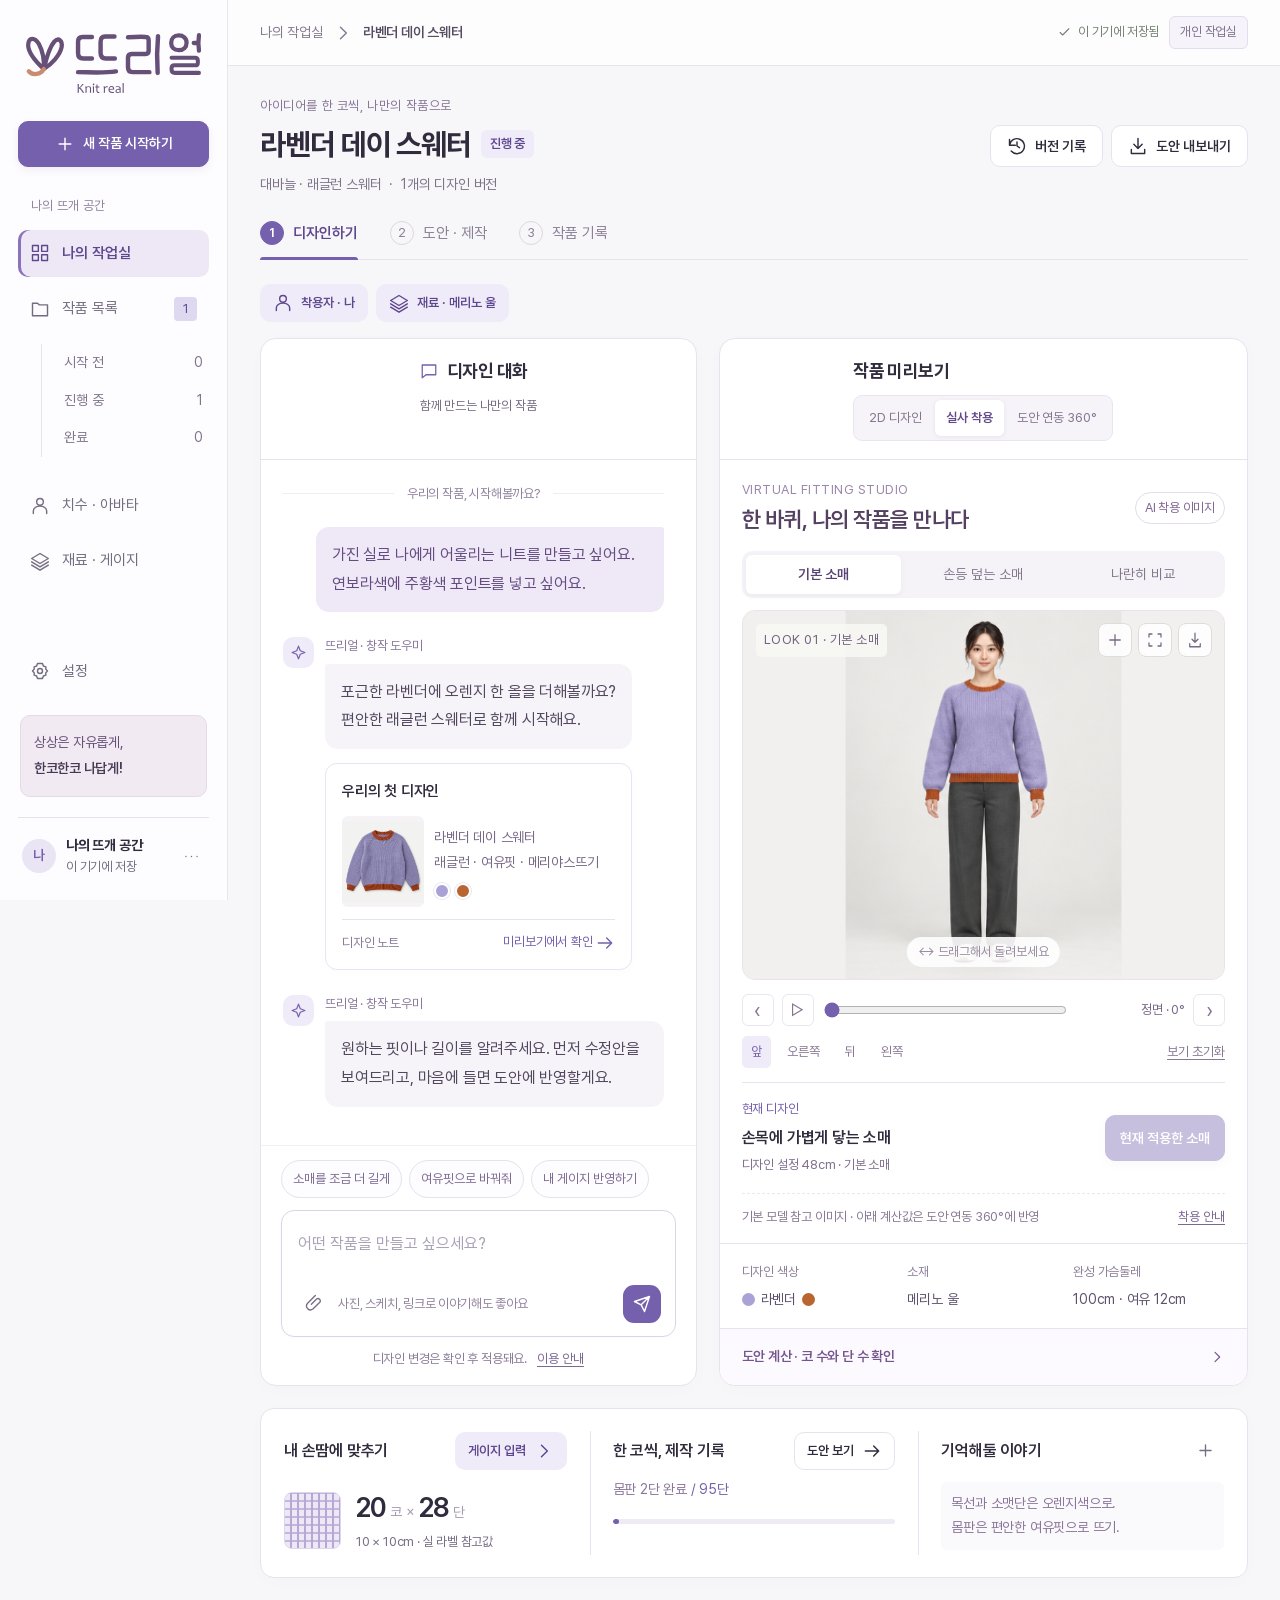
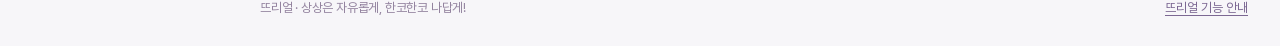
==== index.html @ 321750ec "Publish Tturial knitting prototype for GitHub Pages" ====
<!doctype html>
<html lang="ko"><head><meta charset="UTF-8"><meta name="viewport" content="width=device-width, initial-scale=1"><title>뜨리얼 · Knit real — 상상은 자유롭게, 한코한코 나답게!</title><meta name="description" content="뜨리얼(Knit real) — 뜨다 + 리얼. 대화로 디자인하고, 착용 모습을 살펴보며 내 게이지에 맞춰 만드는 뜨개 작업실."><link rel="icon" type="image/svg+xml" href="assets/brand/refined/favicon.svg?v=4"><link rel="stylesheet" href="style.css"><link rel="stylesheet" href="tryon.css"><link rel="stylesheet" href="polish.css"><link rel="stylesheet" href="design.css"><link rel="stylesheet" href="measurement.css"><link rel="preload" href="assets/fonts/Pretendard-Regular.woff2" as="font" type="font/woff2" crossorigin><link rel="stylesheet" href="refinement.css"><link rel="stylesheet" href="workspace-layout.css"><link rel="stylesheet" href="library.css"><link rel="stylesheet" href="profile-gauge.css"><link rel="preload" as="image" href="assets/brand/refined/flat-logo.svg"><link rel="stylesheet" href="brand.css"></head><body><div id="app"></div><div id="modal-root"></div><div id="toast" role="status"></div><script type="module" src="app.js"></script></body></html>
---- style.css ----
:root{font-family:'Noto Sans KR',-apple-system,BlinkMacSystemFont,'Segoe UI',sans-serif;color:#282635;background:#f6f6f8;font-synthesis:none;--purple:#7161c5;--purple-dark:#5a49ac;--pale:#f0edf9;--line:#e9e7ee;--muted:#7c798b;--white:#fff}*{box-sizing:border-box}body{margin:0;font-size:16px}button,input,textarea,select{font:inherit}button{cursor:pointer}button,a,input,textarea,select{-webkit-tap-highlight-color:transparent}button{color:inherit;border:0;background:none}button:focus-visible,a:focus-visible,input:focus-visible,textarea:focus-visible,select:focus-visible{outline:3px solid #a494e1;outline-offset:3px}button:disabled{opacity:.4;cursor:not-allowed}svg{width:20px;height:20px;stroke-width:1.7;flex-shrink:0;vertical-align:middle}p,h1,h2,h3{margin:0}h1{font-size:25px;letter-spacing:-.8px}h2{font-size:18px;letter-spacing:-.4px}h3{font-size:16px}small,.meta{font-size:13px;color:var(--muted)}.muted{color:var(--muted)}.purple{color:var(--purple)}.row{display:flex;align-items:center;gap:10px}.between{justify-content:space-between}.grow{flex:1}.button{display:inline-flex;justify-content:center;align-items:center;gap:8px;border-radius:9px;padding:10px 15px;font-size:14px;font-weight:500;border:1px solid var(--line);background:white;white-space:nowrap;transition:.18s}.button:hover{border-color:#c6bddf;background:#faf9fd}.button.primary{background:var(--purple);border-color:var(--purple);color:white}.button.primary:hover{background:var(--purple-dark)}.button.soft{background:var(--pale);border-color:transparent;color:var(--purple-dark)}.button.small{padding:7px 11px;font-size:13px}.icon-btn{display:inline-flex;align-items:center;justify-content:center;width:34px;height:34px;border-radius:8px;color:var(--muted)}.icon-btn:hover{background:var(--pale);color:var(--purple)}.badge{display:inline-flex;gap:5px;align-items:center;font-size:13px;padding:4px 9px;border-radius:5px;background:var(--pale);color:var(--purple-dark);white-space:nowrap}.tag{font-size:13px;color:#716b83;border:1px solid var(--line);padding:4px 8px;border-radius:5px;background:white}.sidebar{position:fixed;width:218px;top:0;bottom:0;background:#fff;border-right:1px solid var(--line);padding:30px 19px 20px;display:flex;flex-direction:column;z-index:20}.brand{display:flex;align-items:center;gap:9px;padding:0 12px 32px;font-size:28px;font-weight:800;letter-spacing:-2px}.brand-mark{display:grid;place-items:center;width:33px;height:33px;background:var(--purple);border-radius:10px;color:white}.brand-mark svg{width:25px;height:25px}.brand small{font-size:13px;letter-spacing:2px;margin-left:4px;font-weight:500;color:#a09baa;padding-top:5px}.new-project{width:100%;margin:0 0 28px;padding:12px}.nav-label{font-size:13px;letter-spacing:1.5px;color:#aaa5b5;margin:0 13px 10px}.nav-item{display:flex;gap:12px;align-items:center;width:100%;padding:11px 13px;border-radius:8px;text-align:left;color:#736d80;font-size:14px;margin:4px 0}.nav-item.active{color:var(--purple-dark);background:var(--pale);font-weight:600}.nav-item:hover{background:#f6f4fa}.nav-item .count{margin-left:auto;font-size:13px;background:#ded8f0;color:var(--purple-dark);padding:2px 6px;border-radius:4px}.subnav{border-left:1px solid #e7e3ee;margin:7px 0 22px 23px;padding-left:16px}.subnav button{display:flex;justify-content:space-between;padding:7px 5px;font-size:13px;color:#938d9f;width:100%;text-align:left}.subnav button:hover{color:var(--purple)}.side-bottom{margin-top:auto}.side-note{background:#f7f6fa;border-radius:10px;padding:13px;margin:20px 4px 18px;line-height:1.7;font-size:13px;color:#948b9f}.profile-mini{display:flex;align-items:center;gap:10px;border-top:1px solid var(--line);padding:17px 7px 0;font-size:13px}.avatar-mini{display:grid;place-items:center;background:#eae5f5;color:var(--purple);width:34px;height:34px;border-radius:50%;font-weight:600}.main{margin-left:218px;min-height:100vh}.topbar{height:69px;background:#fff;border-bottom:1px solid var(--line);padding:0 30px;display:flex;align-items:center;justify-content:space-between}.breadcrumb{font-size:13px;color:#928d9f;display:flex;align-items:center;gap:10px}.breadcrumb strong{font-weight:500;color:#484253}.demo-pill{font-size:13px;letter-spacing:.5px;border:1px solid #e3ddef;border-radius:5px;padding:4px 7px;color:#8d819f}.saved{font-size:13px;color:#928d9f;display:flex;gap:6px;align-items:center}.saved svg{width:15px;height:15px}.content{padding:28px 30px 30px;max-width:1600px;margin:auto}.project-head{margin-bottom:23px}.eyebrow{font-size:13px;letter-spacing:1.8px;color:#9b92a8;margin-bottom:8px}.project-sub{font-size:13px;color:#8c8599;margin-top:8px;display:flex;gap:8px;align-items:center}.project-actions{display:flex;gap:8px}.workflow{display:flex;align-items:center;gap:26px;margin-bottom:22px;border-bottom:1px solid var(--line)}.workflow button{font-size:14px;color:#9992a5;display:flex;align-items:center;gap:8px;padding:0 0 13px;position:relative}.workflow button.active{color:var(--purple-dark);font-weight:600}.workflow button.active:after{content:'';position:absolute;bottom:-1px;height:2px;background:var(--purple);width:100%}.step-num{width:21px;height:21px;border-radius:50%;border:1px solid #dbd7e3;display:grid;place-items:center;font-size:13px}.active .step-num{background:var(--purple);border-color:var(--purple);color:white}.workspace{display:grid;grid-template-columns:minmax(340px,.88fr) minmax(430px,1.2fr);gap:19px}.panel{background:#fff;border:1px solid var(--line);border-radius:13px;overflow:hidden}.panel-head{padding:19px 20px;border-bottom:1px solid var(--line);display:flex;align-items:center;justify-content:space-between}.panel-head h2{display:flex;gap:9px;align-items:center;font-size:16px}.panel-head h2 svg{color:var(--purple);width:18px}.chat-panel{display:flex;flex-direction:column;height:610px}.chat-stream{padding:20px;overflow:auto;flex:1;scrollbar-width:thin;scrollbar-color:#e2ddeb transparent}.day-divider{text-align:center;font-size:13px;color:#b0a9b8;margin:0 0 19px;display:flex;align-items:center;gap:13px}.day-divider:before,.day-divider:after{content:'';height:1px;flex:1;background:#efedf3}.message{display:flex;gap:10px;margin:0 0 20px}.message.user{justify-content:flex-end;padding-left:33px}.message-avatar{width:28px;height:28px;display:grid;place-items:center;border-radius:8px;background:var(--pale);color:var(--purple);flex-shrink:0;margin-top:1px}.message-avatar svg{width:17px;height:17px}.msg-content{max-width:100%;min-width:0}.sender{font-size:13px;margin-bottom:6px;color:#9991a4}.bubble{background:#f7f6f9;padding:12px 14px;border-radius:0 11px 11px 11px;font-size:14px;line-height:1.85;white-space:pre-line;word-break:keep-all;overflow-wrap:anywhere}.user .bubble{background:#eeebf8;border-radius:11px 0 11px 11px;color:#635286}.message time{font-size:13px;color:#b1abba;display:block;margin-top:5px;text-align:right}.design-card{border:1px solid #e9e3f2;border-radius:10px;margin-top:12px;padding:13px;background:#fff}.design-card h3{font-size:13px;margin-bottom:9px}.design-card .mini-photo{width:70px;height:76px;object-fit:cover;border-radius:6px;background:#f5f5f3}.design-card p{font-size:13px;line-height:1.8;color:#7d758b}.color-dots{display:flex;gap:5px;margin-top:8px}.color-dots i{width:15px;height:15px;border-radius:50%;border:2px solid white;box-shadow:0 0 0 1px #eae6f0}.card-footer{border-top:1px solid var(--line);padding-top:9px;margin-top:10px;font-size:13px;color:#aaa1b4;display:flex;justify-content:space-between}.suggestions{display:flex;gap:6px;flex-wrap:wrap;padding:10px 16px 12px}.suggestion{font-size:13px;border:1px solid #e6e1ef;padding:7px 9px;border-radius:7px;color:#8d819f;background:#fff}.suggestion:hover{border-color:var(--purple);color:var(--purple)}.composer{padding:0 16px 12px}.composer-box{border:1px solid #ddd7e9;border-radius:10px;padding:11px;background:#fff;box-shadow:0 2px 4px #26203603}.composer textarea{resize:none;border:0;background:transparent;width:100%;height:43px;font-size:13px;line-height:1.6;outline:none}.composer textarea::placeholder{color:#aaa2b6}.composer-controls{display:flex;align-items:center;justify-content:space-between}.composer-hint{font-size:13px;color:#b0a8b8}.send{color:white;background:var(--purple);width:31px;height:31px;border-radius:8px;display:grid;place-items:center}.send:hover{background:var(--purple-dark)}.chat-note{text-align:center;font-size:13px;color:#b0a7b8;padding:0 0 13px}.preview-panel{height:610px;display:flex;flex-direction:column}.segmented{display:flex;border:1px solid var(--line);border-radius:7px;padding:3px;background:#f8f7fa;gap:2px}.segmented button{font-size:13px;min-width:91px;padding:7px 12px;border-radius:5px;color:#a097ab}.segmented button.selected{background:#fff;color:var(--purple-dark);box-shadow:0 1px 5px #30204012;font-weight:600}.preview-stage{position:relative;flex:1;min-height:0;background:#f5f5f3;margin:14px;border-radius:8px;overflow:hidden;display:flex;align-items:center;justify-content:center}.sweater-photo{width:100%;height:100%;object-fit:contain;mix-blend-mode:multiply;transition:transform .3s}.preview-label{position:absolute;left:16px;top:15px;display:flex;align-items:center;gap:6px;font-size:13px;color:#8b8396;z-index:2;background:#ffffffd9;padding:6px 9px;border-radius:6px}.preview-label svg{width:13px;height:13px}.preview-tools{position:absolute;right:12px;top:12px;display:flex;flex-direction:column;gap:5px;z-index:2}.preview-tools .icon-btn{background:#ffffffd9;border:1px solid #eeeaf1;color:#80738b}.part-button{position:absolute;right:10%;top:62%;border-radius:20px;padding:7px 11px;background:#fffffff0;color:#76618f;box-shadow:0 3px 15px #3b255d15;font-size:13px;border:1px solid #ded1ee;display:flex;align-items:center;gap:5px;z-index:2}.part-button:before{content:'';width:6px;height:6px;background:var(--purple);border-radius:50%}.preview-bottom{position:absolute;bottom:15px;left:50%;transform:translateX(-50%);color:#a098aa;font-size:13px;white-space:nowrap;background:#ffffffd9;padding:5px 10px;border-radius:5px;z-index:2}.design-specs{padding:3px 19px 15px;display:flex;gap:18px}.spec{font-size:13px;color:#aaa2b4;flex:1}.spec strong{display:flex;align-items:center;gap:6px;font-size:13px;font-weight:500;color:#5f566e;margin-top:6px}.swatch{width:11px;height:11px;border-radius:50%;display:inline-block}.pattern-strip{margin-top:19px;display:grid;grid-template-columns:1.15fr 1fr .9fr}.strip-section{padding:21px 22px;position:relative}.strip-section+.strip-section:before{content:'';position:absolute;left:0;top:22px;bottom:22px;width:1px;background:var(--line)}.strip-section h3{font-size:14px}.strip-section p{font-size:13px;color:#958a9f;line-height:1.7;margin-top:8px}.gauge-display{display:flex;gap:15px;align-items:center;margin-top:13px}.gauge-numbers{font-size:23px;font-weight:600;letter-spacing:-1px}.gauge-numbers span{font-size:13px;font-weight:400;color:#a79baf;letter-spacing:0}.gauge-art{width:51px;height:51px;border:1px solid #ded6ec;background:repeating-linear-gradient(90deg,transparent 0 5px,#b7a8d3 5px 7px),repeating-linear-gradient(0deg,#ede8f5 0 6px,#c4b6dc 6px 8px);border-radius:5px}.mini-progress{height:5px;background:#eeebf4;border-radius:9px;overflow:hidden;margin-top:17px}.mini-progress i{height:100%;display:block;background:var(--purple);border-radius:9px}.note-preview{margin-top:12px;color:#8c8298;font-size:13px;background:#faf9fb;padding:10px;border-radius:6px;line-height:1.7}.footer-note{font-size:13px;color:#aba3b5;text-align:right;margin-top:14px}.field{display:block;font-size:13px;color:#6c617d;margin:15px 0}.field input,.field select,.field textarea{display:block;width:100%;border:1px solid #e2dce9;border-radius:8px;padding:11px 12px;margin-top:7px;background:white;color:#40364f;font-size:14px}.field textarea{height:90px;resize:vertical}.field small{display:block;margin-top:6px;line-height:1.7}.fields{display:grid;grid-template-columns:1fr 1fr;gap:0 18px}.modal-backdrop{position:fixed;inset:0;z-index:100;background:#26203355;backdrop-filter:blur(4px);display:flex;align-items:center;justify-content:center;padding:20px}.modal{width:min(530px,100%);max-height:90vh;overflow:auto;background:#fff;border-radius:16px;padding:25px;box-shadow:0 25px 90px #25133733}.modal.large{width:min(750px,100%)}.modal-head{display:flex;justify-content:space-between;align-items:center;margin-bottom:8px}.modal-description{font-size:13px;color:#9689a2;line-height:1.8;margin-bottom:18px}.modal-actions{display:flex;gap:9px;justify-content:flex-end;margin-top:22px;padding-top:18px;border-top:1px solid var(--line)}.callout{background:#f6f3fb;border:1px solid #e7e0f3;padding:12px 14px;border-radius:9px;font-size:13px;line-height:1.85;color:#817091;margin:14px 0}.callout.amber{background:#fffaf0;color:#99815c;border-color:#eee2c9}.change-table{display:grid;grid-template-columns:1fr 1fr;gap:8px;margin-top:12px}.change-table>div{padding:12px;border:1px solid var(--line);border-radius:8px;font-size:13px;color:#9c90a8}.change-table strong{display:block;color:#61536f;font-size:18px;margin-top:4px}.change-table .changed{border-color:#c1b0df;background:#f8f5fd}.pending-card{background:#faf8fd;border-color:#d8ccea}.pending-card .button{width:100%;margin-top:13px}.full-panel{padding:25px}.pattern-layout{display:grid;grid-template-columns:minmax(0,1fr) 310px;gap:20px;margin-top:20px}.pattern-info{display:flex;gap:10px;flex-wrap:wrap;margin:18px 0}.pattern-info .tag{padding:8px 10px}.chart-scroll{overflow:auto;padding:10px 0}.chart{border-collapse:collapse;margin:5px 0;font-family:monospace}.chart td{width:30px;height:30px;min-width:25px;text-align:center;border:1px solid #dcd7e6;color:#746883;font-size:16px;background:#faf9fc}.chart .current td{background:#e9e0f6;border-color:#c9b4e1;color:#64448a}.chart .done td{background:#eef2eb;color:#aaa}.chart th{font-size:13px;font-weight:400;color:#a699b1;padding:0 10px}.chart th:first-child{width:48px;white-space:nowrap}.legend{display:flex;gap:19px;font-size:13px;color:#94869e;margin-top:10px}.progress-card{border:1px solid var(--line);border-radius:10px;padding:18px}.counter{text-align:center;margin:25px 0}.counter .big{font-size:50px;font-weight:500;color:var(--purple);line-height:1.3}.counter .row{justify-content:center;margin-top:12px}.counter .button{width:40px;height:40px;padding:0}.progress-card textarea{width:100%;height:90px;resize:vertical;border:1px solid var(--line);border-radius:7px;padding:10px;font-size:13px;margin-top:10px}.description-steps{list-style:none;padding:0;margin:12px 0}.description-steps li{padding:16px 0;border-bottom:1px solid var(--line);font-size:14px;line-height:1.85}.description-steps li strong{color:var(--purple);margin-right:10px}.help-links{display:flex;gap:10px;flex-wrap:wrap;margin-top:20px}.help-links button{font-size:13px;color:#8b7a9a;text-decoration:underline;text-underline-offset:3px}.version-list{display:flex;flex-direction:column;gap:15px;margin-top:24px}.version{border:1px solid var(--line);border-radius:10px;padding:18px;display:flex;gap:15px;align-items:center}.version-icon{background:var(--pale);border-radius:10px;width:40px;height:40px;display:grid;place-items:center;color:var(--purple)}.version h3{font-size:14px;margin-bottom:6px}.version p{font-size:13px;color:#9c8ea6;line-height:1.8}.project-grid{display:grid;grid-template-columns:repeat(3,1fr);gap:20px;margin-top:22px}.project-card{padding:0;border:1px solid var(--line);border-radius:12px;overflow:hidden;text-align:left;background:white}.project-card img{width:100%;aspect-ratio:1.2;object-fit:contain;background:#f5f5f3}.project-card-body{padding:18px}.project-card h3{font-size:15px}.project-card p{font-size:13px;color:#a096a9;margin-top:7px}.empty{text-align:center;padding:70px 20px;color:#96889f}.empty h2{color:#6c587e;margin-bottom:10px}.empty p{font-size:14px;line-height:1.8}.empty .button{margin-top:20px}.tabs{display:flex;gap:8px;flex-wrap:wrap}.tabs button.active{background:var(--pale);color:var(--purple);border-color:#d5c8e6}.attachment{display:flex;align-items:center;gap:8px;margin-top:8px;font-size:13px;color:#8d7c9b}.attachment img{width:90px;height:70px;object-fit:cover;border-radius:6px}.attachment-tray{font-size:13px;color:#887796;display:flex;gap:8px;padding-bottom:5px;align-items:center}.pose-controls{display:flex;gap:6px;justify-content:center;position:absolute;bottom:40px;left:0;right:0;z-index:2}.pose-controls .button{font-size:13px;padding:6px 9px}.pose-controls .active{background:var(--purple);color:white}.canvas-holder{width:100%;height:100%;touch-action:none;cursor:grab}.canvas-holder:active{cursor:grabbing}.canvas-holder canvas{display:block}.avatar-note{font-size:13px;color:#a69aaf;padding:0 20px 10px;text-align:center}.mobile-menu{display:none}#toast{position:fixed;bottom:25px;left:50%;transform:translate(-50%,20px);padding:13px 22px;background:#342741;color:#fff;border-radius:10px;box-shadow:0 8px 35px #36264333;z-index:200;font-size:13px;opacity:0;pointer-events:none;transition:.2s;max-width:90%;line-height:1.7}#toast.show{opacity:1;transform:translate(-50%,0)}.history-conditions{display:flex;gap:8px;flex-wrap:wrap;margin-top:10px}.print-area{display:none}.error-text{font-size:13px;color:#b75d5d;margin-top:8px}.zoomed{transform:scale(1.25)}
.brand-word{white-space:nowrap;flex-shrink:0}.brand-mark{flex-shrink:0}.brand small{font-size:13px}.bubble{font-size:16px}.message-avatar{width:30px;height:30px}.suggestion,.segmented button,.design-specs strong{font-size:14px}.composer textarea{font-size:14px}.sender,.day-divider,.preview-label,.preview-bottom,.chat-note,.composer-hint,.spec,.footer-note{font-size:13px}.brand{gap:8px}.brand small{letter-spacing:1px;margin-left:0}.side-note{word-break:keep-all}.profile-mini strong{white-space:nowrap}.pattern-layout .counter .button.primary{width:auto;min-width:125px}.preview-stage .preview-bottom{max-width:90%;text-align:center;white-space:normal}.project-sub{font-size:14px}.design-card p,.note-preview,.strip-section p{font-size:14px}.chat-stream{scrollbar-gutter:stable}.eyebrow{font-size:13px}.pose-controls{bottom:64px}.pose-controls .button{font-size:13px}.preview-panel:has(.canvas-holder) .part-button{top:56%;right:6%}
@media(min-width:1500px){.chat-panel,.preview-panel{height:660px}.content{padding-top:33px}.workspace{grid-template-columns:minmax(420px,.9fr) minmax(500px,1.25fr)}.preview-stage{margin:16px}.sweater-photo{padding:12px}}
@media(max-width:1150px){.sidebar{width:185px;padding:25px 13px}.main{margin-left:185px}.content{padding:23px 20px}.topbar{padding:0 20px}.workspace{grid-template-columns:minmax(315px,1fr) minmax(350px,1.1fr);gap:13px}.panel-head{padding:16px}.segmented button{min-width:74px;padding:6px 8px}.pattern-strip{grid-template-columns:1fr 1fr}.strip-section:last-child{display:none}.project-actions .button{padding:9px 11px}.pattern-layout{grid-template-columns:minmax(0,1fr) 255px}.project-grid{grid-template-columns:repeat(2,1fr)}}
@media(max-width:920px){.sidebar{width:76px;padding:24px 9px}.brand{padding:0 12px 28px}.brand-word,.brand small,.sidebar .nav-label,.sidebar .nav-text,.sidebar .count,.subnav,.side-note,.profile-mini .grow,.profile-mini>.icon-btn{display:none}.new-project{font-size:0;gap:0;padding:12px}.new-project svg{width:21px}.nav-item{justify-content:center;padding:13px}.profile-mini{justify-content:center;padding:18px 0 0}.main{margin-left:76px}.workspace{grid-template-columns:1fr 1.08fr}.project-actions .button svg{display:none}.pattern-layout{grid-template-columns:1fr}.project-head h1{font-size:23px}}
@media(max-width:760px){.sidebar{display:none}.sidebar.mobile-open{display:flex;width:218px;box-shadow:0 0 0 100vmax #28213366}.sidebar.mobile-open .brand-word,.sidebar.mobile-open .nav-text,.sidebar.mobile-open .side-note,.sidebar.mobile-open .subnav{display:block}.sidebar.mobile-open .nav-item{justify-content:flex-start}.sidebar.mobile-open .new-project{font-size:14px;gap:8px}.main{margin-left:0}.mobile-menu{display:inline-flex}.topbar{height:58px;padding:0 16px}.saved{display:none}.content{padding:22px 15px}.project-head{align-items:flex-start;gap:12px}.project-head h1{font-size:21px}.project-sub{font-size:13px}.project-actions{gap:5px}.project-actions .button{font-size:13px;padding:8px}.project-actions .history-btn{display:none}.workflow{gap:22px;margin-bottom:17px}.workflow button{font-size:13px}.workspace{grid-template-columns:1fr;gap:17px}.chat-panel{height:570px;order:1}.preview-panel{height:510px;order:0}.pattern-strip{grid-template-columns:1fr}.strip-section+.strip-section:before{left:20px;right:20px;top:0;bottom:auto;height:1px;width:auto}.strip-section:last-child{display:block}.pattern-layout{grid-template-columns:1fr}.full-panel{padding:18px}.pattern-info{gap:6px}.project-grid{grid-template-columns:1fr 1fr;gap:12px}.version{align-items:flex-start;flex-wrap:wrap}.version .grow{flex-basis:70%}.fields{gap:0 12px}.modal{padding:20px}.breadcrumb{font-size:13px;gap:7px}.demo-pill{font-size:13px}.design-specs{gap:12px}.project-actions .button:first-child{display:none}.footer-note{text-align:center}.pattern-strip .strip-section{padding:20px}.chart td{min-width:23px}.full-panel>.row.between{flex-wrap:wrap;gap:13px}}
@media(max-width:760px){.workflow{gap:0;justify-content:space-between}.workflow button{font-size:13px;gap:4px;white-space:nowrap}.step-num{flex-shrink:0;width:19px;height:19px}.project-sub{font-size:13px}.preview-panel .design-specs{gap:8px}.preview-panel .spec:last-child{flex:1.3}.project-head .eyebrow{font-size:13px;letter-spacing:1px}.panel-head h2{font-size:15px}.preview-panel .segmented button{font-size:13px;min-width:72px}}
@media(prefers-reduced-motion:reduce){*{transition:none!important;scroll-behavior:auto!important}}
@media print{body{background:white!important;font-size:13px}#app,#modal-root,#toast{display:none!important}.print-area{display:block!important;color:#222;padding:12mm}h1{font-size:24px;margin-bottom:10px}.print-area h2{margin-top:25px}.print-area p{line-height:1.8;margin:8px 0}.print-area table{border-collapse:collapse}.print-area td{border:1px solid #bbb;padding:5px}.print-area .chart{break-inside:avoid}.print-area .meta{color:#555}.print-area .callout{border-color:#aaa;color:#444}.print-area li{margin:10px 0;line-height:1.7}}
---- tryon.css ----
.preview-panel:has(.tryon-viewer){height:auto;min-height:760px}.workspace:has(.tryon-viewer){grid-template-columns:minmax(320px,.85fr) minmax(420px,1.2fr)}.workspace:has(.tryon-viewer) .chat-panel{height:790px}.preview-panel>.panel-head{flex-wrap:wrap;gap:12px}.preview-panel .segmented{flex-wrap:nowrap}.preview-panel .segmented button{min-width:0;font-size:13px;padding:7px 11px}.tryon-viewer{padding:19px 19px 0;flex:1;min-width:0}.tryon-intro{display:flex;align-items:center;justify-content:space-between;gap:12px;margin-bottom:15px}.tryon-eyebrow{display:block;font-size:13px;letter-spacing:1.8px;color:#9b90a8;margin-bottom:5px}.tryon-intro h3{font-size:18px;letter-spacing:-.5px}.tryon-ai{font-size:13px;color:#80708e;border:1px solid #e3dce9;border-radius:20px;padding:5px 8px;white-space:nowrap}.tryon-options{display:flex;gap:5px;margin-bottom:12px;padding:4px;background:#f5f3f7;border-radius:8px}.tryon-options button{flex:1;white-space:nowrap;font-size:13px;padding:8px 4px;color:#9b90a7;border-radius:6px}.tryon-options button[aria-pressed=true]{background:#fff;color:#61517d;box-shadow:0 2px 7px #3622420b;font-weight:600}.tryon-viewport{height:390px;position:relative;border-radius:10px;background:#f1f0ee;overflow:hidden;cursor:grab;touch-action:pan-y;outline-offset:3px}.tryon-viewport.dragging{cursor:grabbing;touch-action:none}.tryon-canvas{display:block;width:100%;height:100%}.tryon-stage-top{position:absolute;top:12px;left:13px;right:12px;display:flex;align-items:center;justify-content:space-between;pointer-events:none}.tryon-look-label{font-size:13px;letter-spacing:.5px;color:#8a7f8d;background:#f9f8f5dd;border-radius:5px;padding:6px 8px}.tryon-zoom{pointer-events:auto;display:grid;place-items:center;width:30px;height:30px;border:1px solid #e2dcd9;background:#ffffffdf;border-radius:7px;color:#786986;font-size:21px}.tryon-drag-hint{position:absolute;bottom:12px;left:50%;transform:translateX(-50%);padding:5px 11px;border-radius:20px;background:#ffffffe3;color:#9a8ca3;font-size:13px;white-space:nowrap;pointer-events:none}.tryon-loading{position:absolute;inset:0;display:grid;place-items:center;background:#f1f0ee;color:#8d8295;font-size:13px;text-align:center;padding:30px}.tryon-loading[hidden],.tryon-compare-labels[hidden]{display:none}.tryon-compare-labels{position:absolute;inset:0;display:grid;grid-template-columns:1fr 1fr;align-items:end;padding-bottom:44px;pointer-events:none}.tryon-compare-labels span{text-align:center;font-size:13px;color:#807487}.tryon-rotation{display:flex;align-items:center;gap:8px;padding:12px 0 5px}.tryon-rotation button{border:1px solid #ebe5ef;display:grid;place-items:center;width:28px;height:28px;border-radius:6px;flex-shrink:0;color:#887594;font-size:22px;line-height:1}.tryon-rotation button[data-tryon=play]{font-size:15px}.tryon-rotation input{width:100%;min-width:35px;accent-color:var(--purple);cursor:pointer}.tryon-angle{min-width:93px;text-align:right;white-space:nowrap;font-size:13px;color:#7f718d;font-variant-numeric:tabular-nums}.tryon-directions{display:flex;justify-content:center;gap:7px;padding:5px 0 12px}.tryon-directions button{font-size:13px;padding:5px 9px;border-radius:5px;color:#9b8ba6}.tryon-directions button[aria-pressed=true]{background:var(--pale);color:var(--purple)}.tryon-directions button:last-child{margin-left:auto;text-decoration:underline;text-underline-offset:3px;padding-right:0}.tryon-selection{border-top:1px solid var(--line);padding:14px 0 8px;display:flex;align-items:center;gap:12px;justify-content:space-between}.tryon-state{display:block;color:var(--purple);font-size:13px;margin-bottom:5px}.tryon-selection-title{display:block;font-size:13px;font-weight:600;line-height:1.6}.tryon-selection-description{font-size:13px;color:#9a8da6;line-height:1.7;margin-top:4px}.tryon-selection .button{font-size:13px;white-space:normal;line-height:1.6;flex-shrink:0;max-width:130px}.tryon-disclosure{font-size:13px;line-height:1.8;color:#a59aaf;margin:5px 0 13px}.tryon-mismatch{font-size:13px;color:#9b7b4c;line-height:1.8;background:#fff8eb;padding:10px;border-radius:6px;margin:8px 0}.tryon-mismatch button{color:#806330;text-decoration:underline}.tryon-viewer+.design-specs{border-top:1px solid var(--line);padding-top:14px}.preview-panel:has(.tryon-viewer) .design-specs{margin-top:auto}.preview-panel:has(.tryon-viewer)>.panel-head{padding:15px 19px}.tryon-viewer button:focus-visible,.tryon-viewport:focus-visible{outline:3px solid #a494e1;outline-offset:2px}
.tryon-stage-tools{display:flex;gap:5px;pointer-events:auto;margin-left:auto}.tryon-compare-labels span{background:#ffffffde;border-radius:5px;padding:5px 8px;justify-self:center;color:#665774}.tryon-selection .button{word-break:keep-all}.tryon-viewer:fullscreen,.tryon-viewer.tryon-expanded{padding:25px max(22px,calc((100vw - 1050px)/2));background:#fff;display:flex;flex-direction:column;overflow:auto}.tryon-viewer.tryon-expanded{position:fixed;inset:0;z-index:90}.tryon-viewer:fullscreen .tryon-viewport,.tryon-viewer.tryon-expanded .tryon-viewport{height:auto;min-height:300px;flex:1}.tryon-viewer:fullscreen .tryon-disclosure,.tryon-viewer.tryon-expanded .tryon-disclosure{margin-bottom:0}.tryon-viewer:fullscreen .tryon-intro,.tryon-viewer.tryon-expanded .tryon-intro{margin-bottom:10px}
.tryon-stage-tools{align-items:center;gap:6px}.tryon-stage-tools .tryon-zoom{display:inline-flex;align-items:center;justify-content:center;width:32px;height:32px;min-width:32px;padding:0;line-height:0;border-radius:8px;box-sizing:border-box}.tryon-stage-tools .tryon-zoom svg{display:block;width:18px;height:18px;flex:none;margin:0;stroke-width:1.7}.tryon-stage-tools .tryon-zoom:hover{background:#fff;border-color:#c9bfd1;color:var(--purple)}
@media(min-width:1500px){.tryon-viewport{height:455px}.workspace:has(.tryon-viewer) .chat-panel{height:850px}}
@media(max-width:1150px){.workspace:has(.tryon-viewer){grid-template-columns:minmax(310px,.9fr) minmax(340px,1.1fr)}.tryon-viewer{padding:15px 13px 0}.preview-panel>.panel-head{padding:15px 13px}.tryon-intro h3{font-size:16px}.tryon-selection{flex-wrap:wrap;gap:7px}.tryon-selection .button{max-width:none;margin-left:auto}.tryon-viewport{height:390px}.tryon-ai{font-size:13px}.tryon-intro{gap:6px}}
@media(max-width:920px){.workspace:has(.tryon-viewer){grid-template-columns:minmax(0,1fr) minmax(0,1.15fr)}}
@media(max-width:760px){.workspace:has(.tryon-viewer){grid-template-columns:minmax(0,1fr)}.preview-panel:has(.tryon-viewer){min-height:0;height:auto}.workspace:has(.tryon-viewer) .chat-panel{height:570px}.preview-panel>.panel-head{gap:10px;align-items:center}.preview-panel .segmented button{font-size:13px;padding:6px 7px}.tryon-viewer{padding:16px 13px 0}.tryon-viewport{height:390px}.tryon-selection{flex-wrap:nowrap}.tryon-selection .button{max-width:115px;margin-left:0}.tryon-options button{font-size:13px}.tryon-disclosure{font-size:13px}.tryon-intro h3{font-size:16px}.tryon-directions{gap:2px}.tryon-angle{min-width:91px}.tryon-look-label{display:none}}
---- polish.css ----
:root{--muted:#746d82;--purple:#7461bc;--purple-dark:#5e49a3}.saved{color:#7e7889}.workspace-label{font-size:13px;color:#81728f;border:1px solid #e4ddee;padding:5px 9px;border-radius:6px;background:#faf8fc;white-space:nowrap}.project-sub{color:#797185}.eyebrow{color:#8b7e99}.sender{color:#7d7189}.bubble{line-height:1.85}.user .bubble{color:#584870}.chat-note{display:flex;gap:10px;align-items:center;justify-content:center;color:#8d8197;font-size:13px}.quiet-link{padding:0;color:#7c6893;text-decoration:underline;text-underline-offset:3px;font-size:inherit}.footer-note{display:flex;justify-content:space-between;align-items:center;gap:12px;color:#95899e;font-size:13px}.footer-note .quiet-link{white-space:nowrap}.tryon-eyebrow{color:#8d7e9b}.tryon-intro h3{font-size:18px}.tryon-options button{color:#84788e}.tryon-options button[aria-pressed=true]{color:#584474}.tryon-look-label{color:#71637e}.tryon-selection-description{color:#81728d}.tryon-state{font-size:13px}.tryon-angle{color:#786987}.tryon-directions button{color:#897893}.tryon-disclosure{display:flex;align-items:center;justify-content:space-between;gap:10px;color:#8c7d98;font-size:13px;border-top:1px dashed #ece6f0;padding-top:10px}.tryon-disclosure .quiet-link{white-space:nowrap}.tryon-selection .button{font-size:13px}.design-card .card-footer{color:#8a7b98}.spec{color:#8e819b}.spec strong{color:#5d516d}.composer-hint{color:#9a8ba8}.preview-bottom{color:#8a7c94}.guide-section{margin:16px 0;padding:14px 16px;background:#f8f6fb;border-radius:10px;border:1px solid #eee8f3}.guide-section h3{font-size:14px;margin-bottom:7px;color:#645371}.guide-section p{font-size:13px;line-height:1.85;color:#81748d}.pattern-draft{display:inline-flex;padding:4px 8px;margin-left:8px;border-radius:5px;background:#f4eff9;font-size:13px;color:#877093}.new-piece-card{display:flex;align-items:center;gap:14px;padding:14px;border:1px solid #ece5f1;border-radius:10px;background:#faf8fc;margin:18px 0}.new-piece-card img{width:74px;height:80px;object-fit:contain;mix-blend-mode:multiply}.new-piece-card h3{font-size:14px;margin-bottom:6px}.new-piece-card p{font-size:13px;color:#8c7b9a;line-height:1.8}.tryon-selection-title{font-size:14px}.tryon-ai{color:#8c769e}.tryon-options button{font-size:13px}
@media(max-width:760px){.workspace-label{display:none}.footer-note{flex-direction:column;gap:7px}.tryon-intro h3{font-size:16px}.tryon-options button{font-size:13px}.tryon-selection-title{font-size:13px}.tryon-selection .button{font-size:13px}.chat-note{font-size:13px}}
---- design.css ----
.knit-summary{padding:19px 22px;border-top:1px solid #ede7f2;background:linear-gradient(120deg,#faf8fe,#fff)}.knit-heading{display:flex;justify-content:space-between;align-items:center;gap:8px}.knit-eyebrow{font-size:13px;letter-spacing:2px;color:#8b79a1}.knit-heading h3{font-size:15px;margin:5px 0 0;color:#544466}.knit-id{font-family:monospace;font-size:13px;color:#7e6b95;border:1px solid #e6dced;padding:5px 7px;border-radius:5px;white-space:nowrap;background:#fff}.knit-metrics{display:grid;grid-template-columns:1fr 1fr 1fr;gap:10px;margin:18px 0 13px}.knit-metrics>div{display:flex;flex-direction:column;gap:4px;border-left:1px solid #e8e0ee;padding-left:15px}.knit-metrics>div:first-child{border:0;padding-left:0}.knit-metrics small{font-size:13px;color:#83728e}.knit-metrics strong{font-size:24px;letter-spacing:-.8px;font-weight:600;color:#5a4872}.knit-metrics strong em{font-size:13px;font-style:normal;margin-left:3px}.knit-metrics span{font-size:13px;color:#8c7f95}.knit-validation{font-size:13px;color:#537969;display:flex;align-items:center;gap:6px;line-height:1.6}.knit-dot{width:6px;height:6px;background:#76a18c;border-radius:50%;flex:none}.knit-links{margin-top:13px;display:flex;justify-content:space-between;gap:8px}.knit-links button{font-size:13px;color:#76608d;padding:6px 0}.knit-error{padding:12px;background:#fff0e9;color:#92512e;border-radius:8px;font-size:13px;line-height:1.8}.knit-summary.invalid{background:#fffaf6}.knit-detail{font-size:13px}.knit-detail-head{display:flex;gap:12px;align-items:center;color:#7c6b8a;font-size:13px}.knit-formulas{padding:13px 16px;background:#f9f6fc;border-radius:10px;margin:16px 0}.knit-formulas p{line-height:1.9;margin:5px 0;color:#81718e}.knit-formulas b{display:block;color:#5f4875;font-size:13px}.knit-checks{display:flex;flex-wrap:wrap;gap:8px}.knit-checks span{padding:6px 9px;border-radius:6px;font-size:13px;background:#eef5f0;color:#4c7c63}.knit-checks .fail{color:#a26038;background:#fff2e6}.knit-assumptions,.knit-boundary{line-height:1.85;font-size:13px;color:#84758f;margin:16px 0}.knit-rounds{margin:15px 0;border:1px solid #e9e0ef;border-radius:8px;overflow:hidden}.knit-rounds summary{padding:13px;cursor:pointer;color:#6c4f89;font-weight:600}.knit-table-scroll{overflow:auto;max-height:350px}.knit-rounds table{width:100%;border-collapse:collapse;font-size:13px;min-width:380px}.knit-rounds th{position:sticky;top:0;background:#f5f0fa;padding:9px;text-align:left;z-index:1}.knit-rounds td{padding:8px 9px;border-top:1px solid #f0eaf4;line-height:1.6}.knit-rounds tr.decrease{background:#f3effb}.knit-rounds tr.rib{background:#fcf1e7}.knit-rounds p{font-size:13px;color:#8c7d96;padding:12px}.structure-controls{padding:12px 22px;background:#faf9fc;border-top:1px solid #eee8f3}.structure-modes,.structure-angles{display:flex;gap:5px;justify-content:center;flex-wrap:wrap}.structure-modes button{border:1px solid #e4dce9;background:#fff;color:#84718f;padding:7px 13px;border-radius:6px;font-size:13px}.structure-modes button.active{background:#796196;color:#fff;border-color:#796196}.structure-angles{margin-top:10px}.structure-angles button{font-size:13px;padding:5px 12px;color:#817088}.structure-angles button[aria-pressed=true]{color:#6b438b;background:#eee5f6;border-radius:5px}.structure-export{margin-top:10px;display:flex;justify-content:space-between;align-items:center;gap:8px;border-top:1px dashed #e3dbe9;padding-top:11px}.structure-export span{color:#9986a6;font-size:13px}.structure-export button{font-size:13px;color:#715486}.structure-stage{height:410px!important;min-height:0!important}.structure-stage .preview-bottom{bottom:12px}.structure-stage .pose-controls{display:none}.structure-stage .canvas-holder{inset:0}.knit-editor-note{font-size:13px;color:#8c7b96;line-height:1.8;margin:14px 0}.knit-pattern-section{margin:22px 0 30px;border:1px solid #e8dfef;border-radius:12px;overflow:hidden}.knit-pattern-section .knit-detail{padding:0 22px 5px}.preview-panel>.design-specs{border-bottom:0}.knit-banner{margin:0 0 18px;padding:16px 20px;border:1px solid #e9dfef;border-radius:12px;background:#faf8fd;display:flex;align-items:center;justify-content:space-between;gap:16px}.knit-banner h3{font-size:14px;color:#5d4673;margin-bottom:5px}.knit-banner p{font-size:13px;color:#8b799c}.knit-banner button{white-space:nowrap}.knit-editor-form .fields{gap:12px}.knit-editor-status{margin:16px 0}.knit-structure-help{padding:8px 22px;color:#8a7d96;font-size:13px;line-height:1.8;background:#faf9fc}
.preview-panel{height:auto!important}.preview-panel .preview-stage{flex:0 0 410px;min-height:410px!important}.workspace:has(.structure-stage) .chat-panel{height:870px}.structure-stage .preview-label{font-size:13px}.knit-runner{background:#faf7fd;border:1px solid #e7ddec;border-radius:12px;padding:22px;margin:18px 0}.knit-runner .runner-round{font-size:42px;color:#70518e;margin:15px 0 8px}.runner-instruction{font-size:16px;line-height:1.8;color:#534061}.runner-next{font-size:13px;line-height:1.9;color:#91809c;margin:14px 0}.runner-tabs{display:flex;gap:8px}.runner-tabs button{padding:8px 15px;background:#eee6f4;border-radius:7px;font-size:13px;color:#7f6692}.runner-tabs button.active{background:#775892;color:white}.runner-hint{font-size:13px;color:#8c7999;line-height:1.8;margin-top:15px}.runner-counts{font-size:13px;color:#6f5680;margin:8px 0}.runner-checkpoint{font-size:13px;color:#797161;background:#f7f3e9;padding:10px;border-radius:7px;margin:15px 0}
@media(max-width:760px){.knit-summary{padding:16px}.knit-id{font-size:13px}.knit-heading h3{font-size:13px}.knit-metrics strong{font-size:22px}.knit-metrics span{font-size:13px}.preview-panel .preview-stage{flex-basis:390px;min-height:390px!important}.structure-controls{padding:12px}.structure-export{align-items:flex-start;flex-direction:column}.knit-banner{align-items:flex-start;padding:13px;flex-direction:column}.knit-banner p{line-height:1.8}.knit-pattern-section .knit-detail{padding:0 14px}.preview-panel .segmented button{font-size:13px;padding:8px 9px}.knit-links button{font-size:13px}.workspace:has(.structure-stage) .chat-panel{height:570px}}
---- measurement.css ----
.measure-intro{margin:4px 0 20px}.measure-intro h3{font-size:24px;line-height:1.5;letter-spacing:-.8px;color:#584468;margin:9px 0}.measure-intro p,.measure-note{font-size:13px;line-height:1.9;color:#8a7897}.measure-current{padding:12px 14px;border:1px solid #e9e0ef;background:#faf8fd;color:#6d587e;font-size:13px;border-radius:8px;margin-bottom:18px;display:flex;justify-content:space-between;gap:10px;flex-wrap:wrap}.measure-current span{font-size:13px;font-family:monospace;color:#a090aa}.measure-note{margin-top:14px}.measure-assumptions{border-bottom:1px solid #eee7f3;padding:12px 0;margin:6px 0 16px;font-size:13px;color:#897694}.measure-assumptions summary{cursor:pointer}.measure-assumptions p{margin:12px 0 0;font-size:13px;line-height:1.9}.measure-entry{padding:17px 0;margin:18px 0 0;border-top:1px dashed #ded2e8}.measure-entry strong{font-size:13px;color:#6c517e}.measure-entry p{font-size:13px;color:#8f7c9d;margin:6px 0 12px}.measure-entry button{background:#fff;border-color:#d9cbe4;color:#735785}.measure-success{padding:14px 16px;background:#eef5f0;border:1px solid #dce9de;border-radius:9px;color:#517a5e;font-size:13px;line-height:1.7;margin:16px 0}.measure-facts{display:grid;grid-template-columns:1fr 1fr;gap:15px;margin:22px 0}.measure-facts>div{display:flex;flex-direction:column;gap:7px}.measure-facts small{color:#8b789a;font-size:13px}.measure-facts strong{font-size:19px;color:#624675;letter-spacing:-.6px}.measure-facts span{font-size:13px;color:#95839f;line-height:1.6}.measure-comparison{padding:20px;background:#faf8fd;border:1px solid #e9e1ef;border-radius:10px}.measure-comparison .row{font-size:13px;color:#79638c}.measure-comparison .row span{font-size:13px;color:#9b88a6}.measure-bar{display:flex;gap:3px;height:35px;margin:10px 0 19px}.measure-bar i{font-style:normal;font-size:13px;display:flex;align-items:center;justify-content:center;border-radius:5px;min-width:43px;white-space:nowrap}.measure-bar .locked{background:#b5cbbb;color:#304f3b}.measure-bar .remaining{background:#d6c7e8;color:#594172}.measure-bar .rib{background:#eed8bc;color:#805a29}.measure-legend{display:flex;gap:14px;font-size:13px;color:#83708f;flex-wrap:wrap}.measure-legend span:first-child{color:#6a8a73}.measure-legend span:last-child{color:#bc9164}.measure-next{padding:16px 0 0}.measure-next strong{font-size:15px;color:#6a4f80}.measure-next p{font-size:13px;line-height:2;color:#8d779d;margin-top:8px}.measure-linked{background:#f8f2e3;color:#94713e;padding:9px 12px;border-radius:6px;font-size:13px;line-height:1.7;margin-top:12px}.knit-rounds tr.kept{background:#f0f6f1}.kept-label{display:block;font-size:13px;color:#72917a;margin-top:2px}#measurement-form .fields{gap:16px}#measurement-form input,#measurement-form select{min-height:42px}
@media(max-width:760px){.measure-intro h3{font-size:21px}.measure-facts{gap:10px}.measure-facts strong{font-size:16px}.measure-comparison{padding:14px}.measure-bar i{font-size:13px;min-width:38px}.measure-current{font-size:13px}.measure-next strong{font-size:13px}}
---- refinement.css ----
/* Knit real: calm workshop, clear actions, readable detail. */
@font-face{font-family:Pretendard;src:url('assets/fonts/Pretendard-Regular.woff2') format('woff2');font-weight:400 500;font-display:swap}
@font-face{font-family:Pretendard;src:url('assets/fonts/Pretendard-SemiBold.woff2') format('woff2');font-weight:600;font-display:swap}
@font-face{font-family:Pretendard;src:url('assets/fonts/Pretendard-Bold.woff2') format('woff2');font-weight:700 900;font-display:swap}
:root{font-family:Pretendard,-apple-system,BlinkMacSystemFont,'Segoe UI',sans-serif;color:#302b3d;background:#f7f6f9;--purple:#7560ad;--purple-dark:#5d478f;--pale:#f0ebf8;--line:#e7e3ee;--muted:#766e84}
body{font-size:16px;line-height:1.55;letter-spacing:-.2px;-webkit-font-smoothing:antialiased}
button{transition:background .16s,border-color .16s,box-shadow .16s;color:inherit}
button:focus-visible,a:focus-visible,input:focus-visible,textarea:focus-visible,select:focus-visible,summary:focus-visible{outline:3px solid #aa94d8;outline-offset:3px}
h1{font-size:30px;font-weight:700;letter-spacing:-1.1px;line-height:1.35}
h2{font-size:20px;letter-spacing:-.6px}h3{font-weight:600}
small,.meta{font-size:13px;line-height:1.65;color:var(--muted)}
.button{min-height:42px;padding:10px 16px;border-radius:10px;font-size:14px;font-weight:600;line-height:1.45}
.button.primary{box-shadow:0 3px 8px #69519515}.button.small{min-height:36px;padding:8px 12px;font-size:13px}
.icon-btn{width:36px;height:36px;flex:0 0 36px;padding:0;line-height:0;display:inline-flex;align-items:center;justify-content:center}
.icon-btn svg{display:block;width:19px;height:19px;margin:0}
.badge{font-size:13px;border-radius:6px;padding:4px 9px;font-weight:600}.tag{font-size:13px;padding:6px 10px;border-radius:7px}
.sidebar{width:228px;padding:30px 18px 22px;background:#fdfcfe;border-right-color:#e9e5ef}
.brand{padding:0 12px 29px;gap:10px}.brand-word{font-size:30px}.brand-mark{width:36px;height:36px;border-radius:12px;background:#7861ac;box-shadow:0 4px 10px #7961ac24}
.brand small{font-size:13px;letter-spacing:2px;color:#877a99;margin-left:3px}
.new-project{min-height:46px;margin-bottom:29px}.nav-label{font-size:13px;letter-spacing:.3px;color:#91859f}
.nav-item{font-size:15px;padding:12px;gap:12px;min-height:46px;border-radius:10px}.nav-item.active{background:#eee8f6;box-shadow:inset 3px 0 #8c71bc}
.nav-item .count{font-size:13px;min-width:23px;text-align:center}.subnav{margin-bottom:21px}.subnav button{font-size:14px;padding:8px 6px;color:#7f758c}
.side-note{font-size:13px;color:#80728f;background:#f2eef6;padding:14px;margin:20px 2px;line-height:1.85}
.profile-mini{font-size:14px;padding-left:4px;padding-right:0}.profile-mini small{font-size:13px}.main{margin-left:228px}
.topbar{height:66px;padding:0 32px;background:#ffffffcf}.breadcrumb{font-size:14px;color:#85788f}.breadcrumb strong{color:#554c62;font-weight:600}.saved{font-size:13px;color:#758274}.workspace-label{font-size:13px;background:#f6f3fa;padding:5px 10px}
.content{max-width:1580px;padding:30px 32px 28px}.project-head{margin-bottom:26px;gap:20px}.eyebrow{font-size:13px;color:#887698;letter-spacing:.6px;margin-bottom:8px}.project-sub{font-size:14px;color:#7e748a;margin-top:9px;flex-wrap:wrap}
.workflow{gap:32px;margin-bottom:24px}.workflow button{font-size:15px;gap:9px;padding-bottom:14px;color:#8b8097}.workflow button.active{color:#60468e}.step-num{width:24px;height:24px;font-size:13px}.workflow button.active:after{height:3px;border-radius:3px 3px 0 0}
.workspace,.workspace:has(.tryon-viewer){grid-template-columns:minmax(360px,.88fr) minmax(480px,1.14fr);gap:22px;align-items:stretch}
.panel{border-radius:16px;box-shadow:0 4px 20px #34204904}.panel-head,.preview-panel:has(.tryon-viewer)>.panel-head{padding:20px 22px;gap:12px;min-height:68px}.panel-head h2{font-size:18px;white-space:nowrap}.panel-head .meta{font-size:13px}.chat-panel .panel-head{flex-wrap:wrap;gap:3px}
.chat-panel,.workspace:has(.tryon-viewer) .chat-panel,.workspace:has(.structure-stage) .chat-panel{height:auto;min-height:800px;max-height:1050px}.chat-stream{padding:24px 22px;min-height:290px}.message{margin-bottom:24px;gap:11px}.message-avatar{width:31px;height:31px;border-radius:10px}.sender{font-size:13px;color:#8b799c;margin-bottom:7px}.bubble{font-size:16px;padding:14px 16px;line-height:1.8;background:#f6f4f8;color:#52475f;border-radius:3px 13px 13px 13px}.user .bubble{background:#eee8f7;color:#644c80;border-radius:13px 3px 13px 13px}.day-divider{font-size:13px;color:#91839f;margin-bottom:23px}
.design-card{padding:16px;border-radius:12px;margin-top:14px;box-shadow:0 3px 12px #5a367704}.design-card h3{font-size:15px;margin-bottom:13px}.design-card p{font-size:14px;color:#796988}.design-card .mini-photo{width:82px;height:91px;object-fit:contain;background:#f5f3f5}.card-footer{font-size:13px;align-items:center;padding-top:12px;margin-top:12px}.color-dots i{width:16px;height:16px}.pending-card .button{margin-top:8px}.pending-card .knit-editor-note{margin:10px 0 0}.change-table>div{font-size:13px}.change-table strong{font-size:23px}
.suggestions{padding:14px 20px 12px;gap:7px;border-top:1px solid #f2eef6}.suggestion{font-size:13px;border-radius:20px;padding:8px 11px;color:#7f6b94;background:#fdfcfe}.composer{padding:0 20px 12px}.composer-box{border-radius:13px;padding:13px 14px;border-color:#dcd3e8}.composer textarea{font-size:16px;height:48px}.composer-controls{gap:8px}.composer-hint{font-size:13px;color:#91819f;line-height:1.5}.composer-controls .row{gap:6px}.send{width:38px;height:38px;border-radius:11px;flex:none}.chat-note{font-size:13px;padding:0 20px 16px;flex-wrap:wrap;color:#8c7c98}
.preview-panel{min-width:0}.preview-panel>.panel-head{flex-wrap:wrap}.segmented{padding:4px;border-radius:9px;background:#f6f3f9;border-color:#eae4f0}.preview-panel .segmented button,.segmented button{font-size:13px;line-height:1.5;padding:8px 11px;border-radius:6px;color:#85758f}.segmented button.selected{color:#624888}.preview-panel>.panel-head .segmented{margin-left:auto}
.tryon-viewer{padding:20px 22px 0}.tryon-intro{margin-bottom:15px}.tryon-eyebrow{font-size:13px;letter-spacing:.5px;color:#9a86aa;margin-bottom:4px}.tryon-intro h3{font-size:22px;color:#544061;line-height:1.45}.tryon-ai{font-size:13px;padding:5px 9px;color:#836795}.tryon-options{padding:4px;border-radius:10px}.tryon-options button{font-size:14px;padding:9px 6px;min-height:38px}.tryon-viewport{height:390px;border:1px solid #e9e4e8;border-radius:13px;background:#f3f1f0}.tryon-stage-tools .tryon-zoom{width:34px;height:34px;min-width:34px}.tryon-look-label,.tryon-drag-hint,.tryon-compare-labels span{font-size:13px}.tryon-look-label{max-width:calc(100% - 126px)}.tryon-rotation{padding-top:14px;gap:8px}.tryon-rotation button{width:32px;height:32px}.tryon-angle{font-size:13px;min-width:108px}.tryon-directions{padding-bottom:14px}.tryon-directions button{font-size:13px;min-height:32px}.tryon-selection{padding:16px 0 12px;gap:14px}.tryon-state{font-size:13px}.tryon-selection-title{font-size:16px}.tryon-selection-description{font-size:13px;color:#82708f}.tryon-selection .button{font-size:14px;max-width:160px;padding:11px 14px}.tryon-disclosure{font-size:13px;line-height:1.65;align-items:flex-start;color:#8a7a94;gap:12px;padding-top:12px;margin-bottom:15px}.tryon-mismatch{font-size:13px}
.preview-panel .preview-stage{margin:18px 22px;flex-basis:410px;min-height:410px!important;border-radius:12px}.preview-label,.structure-stage .preview-label{font-size:13px;max-width:calc(100% - 75px);left:14px}.preview-bottom{font-size:13px;max-width:92%;white-space:normal;text-align:center;line-height:1.5}.part-button{font-size:13px;padding:8px 12px}.design-specs{padding:14px 22px 18px;gap:16px}.spec{font-size:13px}.spec strong{font-size:14px;line-height:1.55;flex-wrap:wrap}.swatch{width:13px;height:13px}
.knit-summary{padding:20px 22px;background:#fbf9fd}.knit-eyebrow{font-size:13px;letter-spacing:.5px;color:#9783a6}.knit-heading h3{font-size:18px;line-height:1.45}.knit-id{font-size:13px;padding:5px 8px;color:#8a749a;border-color:#e5dcec}.knit-metrics{gap:12px;margin:20px 0 16px}.knit-metrics>div{gap:5px}.knit-metrics small,.knit-metrics span{font-size:13px;color:#8b769a}.knit-metrics strong{font-size:30px;line-height:1.2;color:#5d4777}.knit-metrics strong em{font-size:14px}.knit-validation{font-size:13px;color:#5c7d69;align-items:flex-start}.knit-dot{margin-top:7px}.knit-links{margin-top:16px;gap:12px}.knit-links button{font-size:14px;padding:5px 0;text-align:left;line-height:1.6}
.structure-controls{padding:14px 22px;background:#faf8fc}.structure-modes button{font-size:13px;padding:8px 14px}.structure-angles button{font-size:13px;padding:7px 11px}.structure-export{gap:14px;align-items:flex-start;padding-top:13px}.structure-export span{font-size:13px}.structure-export button{font-size:13px;text-align:right}.knit-structure-help{font-size:13px;padding:0 22px 14px;line-height:1.7}
.pattern-strip{margin-top:22px;border-radius:14px}.strip-section{padding:23px}.strip-section h3{font-size:16px}.strip-section p,.note-preview{font-size:14px;color:#8b7599}.gauge-numbers{font-size:27px}.gauge-numbers span{font-size:14px}.gauge-art{border-radius:8px;width:57px;height:57px}.gauge-display{margin-top:17px}.footer-note{font-size:13px;margin-top:20px;color:#93839f}
.full-panel{padding:28px}.pattern-info{margin:20px 0;gap:8px}.knit-banner{padding:20px 22px;background:#f4eef9;border-color:#e7daee;margin:22px 0}.knit-banner h3{font-size:20px;margin-bottom:6px}.knit-banner p{font-size:14px}.knit-pattern-section{margin:22px 0 28px}.knit-pattern-section .knit-summary{background:#fbf9fd}.knit-detail{font-size:14px}.knit-detail-head{font-size:13px;flex-wrap:wrap}.knit-formulas{padding:16px 20px;margin:18px 0;background:#f8f5fb}.knit-formulas p{font-size:14px;line-height:1.9;margin:9px 0}.knit-formulas b{font-size:14px}.knit-checks span{font-size:13px;padding:8px 11px}.knit-assumptions,.knit-boundary,.knit-editor-note{font-size:13px;line-height:1.8}.knit-rounds summary{padding:16px;font-size:15px}.knit-rounds table{font-size:14px;min-width:430px}.knit-rounds td,.knit-rounds th{padding:10px 13px}.knit-rounds p{font-size:13px}.kept-label{font-size:13px}.knit-error{font-size:14px}.legend,.help-links button{font-size:14px}.pattern-layout{gap:28px}.callout{font-size:14px;padding:15px 17px;line-height:1.8}.description-steps li{font-size:15px;line-height:1.85}
.project-grid{gap:22px;margin-top:24px}.project-card{border-radius:15px;transition:box-shadow .2s,border-color .2s}.project-card:hover{box-shadow:0 8px 25px #5b3d7810;border-color:#cbbbdc}.project-card img{height:210px;object-fit:contain;background:#f0eef4}.project-card-body{padding:19px}.project-card h3{font-size:17px}.project-card p{font-size:14px}.version{padding:22px 0;gap:17px}.version h3{font-size:17px}.version p{font-size:14px}.version .row{flex-wrap:wrap}.version-icon{border-radius:12px;background:#f1ebf7}
body:has(.modal-backdrop){overflow:hidden}.modal-backdrop{padding:24px;background:#30263e52;backdrop-filter:blur(5px)}.modal{width:min(590px,100%);max-height:calc(100dvh - 48px);padding:28px 30px;border-radius:20px;overscroll-behavior:contain;scrollbar-width:thin;scrollbar-color:#dacfe4 transparent}.modal.large{width:min(810px,100%)}.modal-head{gap:12px;margin-bottom:15px}.modal-head h2{font-size:22px;line-height:1.45}.modal-description{font-size:15px;line-height:1.8;color:#8a7698;margin-bottom:20px}.modal-actions{gap:10px;margin-top:22px;padding-top:20px}.field{font-size:14px;margin:13px 0;color:#796489;line-height:1.65}.fields{gap:0 18px;align-items:start}.field input,.field select,.field textarea{font-size:16px;padding:12px;margin-top:7px;border-color:#ded4e7;min-height:46px;border-radius:10px;line-height:1.5}.field small{font-size:13px}.field:focus-within{color:#6c4b92}.field input:focus,.field select:focus,.field textarea:focus{border-color:#a58aba}.guide-section{padding:18px;border-radius:12px}.guide-section h3{font-size:16px}.guide-section p{font-size:14px;line-height:1.85}
.measure-intro{margin:8px 0 20px}.measure-intro h3{font-size:26px;line-height:1.45;margin:9px 0 12px;color:#67477b}.measure-intro p,.measure-note{font-size:14px;line-height:1.8;color:#8a749a}.measure-current{font-size:14px;padding:14px 16px;margin-bottom:10px}.measure-current span{font-size:13px}.measure-assumptions{font-size:14px;padding:14px 0}.measure-assumptions p{font-size:13px}.measure-success{font-size:16px;padding:17px 20px;border-radius:11px}.measure-facts{gap:20px;margin:24px 0}.measure-facts small,.measure-facts span{font-size:14px}.measure-facts strong{font-size:25px;line-height:1.5}.measure-comparison{padding:23px;border-radius:12px}.measure-comparison .row{font-size:15px}.measure-comparison .row span{font-size:14px}.measure-bar{height:40px;margin:12px 0 22px;gap:0}.measure-bar i{font-size:13px;min-width:0;flex-basis:0!important;overflow:hidden;border-radius:0}.measure-bar i:first-child{border-radius:6px 0 0 6px}.measure-bar i:last-child{border-radius:0 6px 6px 0}.measure-legend{font-size:13px;gap:18px}.measure-next{padding-top:22px}.measure-next strong{font-size:20px}.measure-next p{font-size:15px;line-height:1.9}.measure-linked{font-size:13px}.measure-entry strong{font-size:16px}.measure-entry p{font-size:14px}.measure-note{margin-top:17px}
.runner-tabs button{font-size:15px;padding:10px 19px;min-height:42px;border-radius:9px}.knit-runner{padding:24px;background:#faf7fc;border-radius:14px}.knit-runner .runner-round{font-size:48px;margin:18px 0 10px;font-weight:600;line-height:1.3}.runner-instruction{font-size:18px;line-height:1.8}.runner-counts{font-size:15px}.runner-next{font-size:15px;line-height:1.85}.runner-hint{font-size:13px;line-height:1.8}.runner-checkpoint{font-size:14px}.measure-entry{padding:19px 0 5px}
@media(min-width:1500px){.tryon-viewport{height:410px}}
@media(max-width:1250px) and (min-width:921px){.sidebar{width:206px;padding-inline:14px}.main{margin-left:206px}.content{padding:26px 22px}.workspace,.workspace:has(.tryon-viewer){grid-template-columns:minmax(290px,.85fr) minmax(390px,1.1fr);gap:17px}.panel-head,.preview-panel:has(.tryon-viewer)>.panel-head{padding:18px}.preview-panel>.panel-head .segmented{margin-left:0}.chat-panel .panel-head .meta{display:none}.tryon-intro{flex-wrap:wrap}.tryon-intro h3{font-size:20px}.tryon-ai{display:none}.project-head h1{font-size:27px}.composer-hint{max-width:175px}}
@media(max-width:920px){.sidebar{width:76px;padding:24px 9px}.main{margin-left:76px}.brand{padding:0 10px 28px}.brand-word,.brand small{display:none}.new-project{font-size:0}.nav-item{justify-content:center}.content{padding:24px}.workspace,.workspace:has(.tryon-viewer){grid-template-columns:minmax(0,.95fr) minmax(0,1.08fr);gap:16px}.project-head h1{font-size:25px}.preview-panel>.panel-head .segmented{margin-left:0}.tryon-intro{flex-wrap:wrap}.tryon-ai{display:none}.chat-panel .panel-head .meta{display:none}.composer-hint{display:none}.knit-metrics{gap:8px}.knit-metrics>div{padding-left:8px}.knit-metrics strong{font-size:26px}.knit-heading{flex-wrap:wrap}.design-specs{flex-wrap:wrap}.spec{min-width:100px}}
@media(max-width:760px){.main{margin-left:0}.topbar{height:60px;padding:0 16px}.breadcrumb{font-size:13px;gap:7px;min-width:0}.breadcrumb strong{max-width:210px;overflow:hidden;text-overflow:ellipsis;white-space:nowrap}.content{padding:22px 16px}.sidebar.mobile-open{width:244px;padding:25px 20px}.sidebar.mobile-open .brand-word{display:block}.sidebar.mobile-open .new-project{font-size:14px}.project-head{display:block;margin-bottom:22px}.project-head h1{font-size:25px;letter-spacing:-.7px}.project-head .row{align-items:flex-start;gap:8px;flex-wrap:wrap}.project-head .eyebrow{font-size:13px;letter-spacing:.3px}.project-sub{font-size:13px}.project-actions{margin-top:15px}.project-actions .button{font-size:14px;padding:9px 13px}.project-actions .button:first-child{display:inline-flex}.project-actions .button svg{display:block}.workflow{gap:6px;margin-bottom:20px}.workflow button{font-size:14px;gap:5px;padding-bottom:13px}.step-num{width:21px;height:21px;font-size:13px}.workspace,.workspace:has(.tryon-viewer){grid-template-columns:minmax(0,1fr);gap:20px}.chat-panel,.workspace:has(.tryon-viewer) .chat-panel,.workspace:has(.structure-stage) .chat-panel{height:690px;min-height:0;max-height:none}.chat-stream{min-height:0}.panel-head,.preview-panel:has(.tryon-viewer)>.panel-head{padding:18px}.panel-head h2{font-size:18px}.preview-panel .segmented{width:100%;justify-content:space-between}.preview-panel .segmented button{font-size:13px;padding:8px 7px;min-width:0;flex:1}.tryon-viewer{padding:18px 16px 0}.tryon-intro{flex-wrap:nowrap}.tryon-intro h3{font-size:21px}.tryon-eyebrow{font-size:13px}.tryon-options button{font-size:14px;padding:9px 4px}.tryon-viewport{height:390px}.tryon-selection{flex-wrap:wrap;gap:12px}.tryon-selection .button{font-size:14px;max-width:none;width:100%;min-height:43px}.tryon-disclosure{font-size:13px}.tryon-directions button{font-size:13px;padding:6px 8px}.tryon-angle{min-width:100px;font-size:13px}.preview-panel .preview-stage{margin:16px;flex-basis:390px;min-height:390px!important}.preview-label,.structure-stage .preview-label{font-size:13px}.preview-bottom{font-size:13px}.design-specs{padding:15px 18px;gap:12px}.spec{min-width:90px}.spec strong{font-size:14px}.knit-summary{padding:20px 18px}.knit-heading h3{font-size:18px}.knit-id{font-size:13px}.knit-metrics strong{font-size:26px}.knit-metrics span,.knit-metrics small{font-size:13px}.knit-links button{font-size:14px}.structure-controls{padding:15px 16px}.structure-export{flex-direction:column;gap:8px}.structure-export button{text-align:left}.knit-structure-help{padding-inline:16px;font-size:13px}.bubble{font-size:16px}.composer{padding-inline:16px}.suggestions{padding-inline:16px}.suggestion{font-size:13px}.chat-note{font-size:13px}.full-panel{padding:20px 16px}.full-panel>.row.between{gap:16px}.knit-banner{padding:18px;align-items:flex-start;flex-direction:column}.knit-banner h3{font-size:19px}.knit-banner p{font-size:14px;line-height:1.7}.knit-banner button{width:100%}.knit-pattern-section .knit-detail{padding:0 16px 5px}.knit-formulas{padding:14px}.pattern-strip{grid-template-columns:1fr}.strip-section:last-child{display:block}.project-grid{grid-template-columns:1fr;gap:18px}.project-card img{height:230px}.project-card h3{font-size:18px}.project-card-body{padding:20px}.version{gap:12px}.version .grow{flex-basis:calc(100% - 58px)}.version h3{font-size:16px}.version .button{margin-left:auto}.version .button+.button{margin-left:0}.modal-backdrop{padding:12px}.modal{max-height:calc(100dvh - 24px);padding:22px 20px;width:100%;border-radius:16px}.modal-head h2{font-size:20px}.modal-description{font-size:14px}.modal-actions{flex-wrap:wrap;padding-top:17px;gap:9px}.modal-actions .button{flex:1;white-space:normal;min-height:44px}.fields{gap:0 12px}.field{font-size:14px;margin:12px 0}.field input,.field select{font-size:16px;padding:10px;min-height:46px}.measure-intro h3{font-size:24px}.measure-intro p,.measure-note{font-size:14px}.measure-current{font-size:14px}.measure-facts{gap:12px}.measure-facts strong{font-size:21px}.measure-facts small,.measure-facts span{font-size:13px}.measure-comparison{padding:16px}.measure-comparison .row{font-size:14px;flex-wrap:wrap;gap:3px}.measure-comparison .row span{font-size:13px}.measure-bar i{font-size:13px;min-width:0}.measure-legend{font-size:13px;gap:9px}.measure-next strong{font-size:18px}.measure-next p{font-size:14px}.measure-success{font-size:15px;padding:14px}.knit-runner{padding:20px}.knit-runner .row{flex-wrap:wrap}.knit-runner .row .button{flex:1}.runner-instruction{font-size:17px}.runner-next{font-size:14px}.footer-note{font-size:13px;line-height:1.75}}
@media(prefers-reduced-motion:reduce){*{transition:none!important;animation:none!important}}

/* Supporting calculations open on demand; the working conversation stays reachable. */
.mobile-menu{display:none}
.workspace{align-items:start}
.chat-panel,.workspace:has(.tryon-viewer) .chat-panel,.workspace:has(.structure-stage) .chat-panel{height:clamp(680px,calc(100dvh - 310px),920px);min-height:0;max-height:none}
.preview-calculations{border-top:1px solid var(--line)}
.preview-calculations>summary{display:flex;align-items:center;justify-content:space-between;gap:12px;cursor:pointer;list-style:none;padding:17px 22px;font-size:14px;color:#74558d;background:#fcfafe;font-weight:600}
.preview-calculations>summary::-webkit-details-marker{display:none}.preview-calculations>summary svg{width:16px;height:16px;transition:transform .15s}.preview-calculations[open]>summary svg{transform:rotate(90deg)}
.preview-calculations .knit-summary{border-top:1px solid var(--line)}
.tryon-viewport{height:370px}
@media(max-width:760px){.mobile-menu{display:inline-flex}.chat-panel,.workspace:has(.tryon-viewer) .chat-panel,.workspace:has(.structure-stage) .chat-panel{height:690px}.tryon-viewport{height:390px}.preview-calculations>summary{padding:16px 18px}}

body:has(.tryon-expanded){overflow:hidden}.tryon-viewer.tryon-expanded{z-index:90;max-height:100dvh}.tryon-expanded .tryon-intro{flex-wrap:nowrap}.tryon-expanded .tryon-ai{display:block}

/* Align the controls even when a label wraps to two lines. */
.fields{align-items:stretch}.fields .field{display:flex;flex-direction:column;justify-content:space-between}.fields .field input,.fields .field select{margin-top:8px}

.version{padding:22px}.history-measured{color:#537961;background:#f0f6f1;border-color:#d8e8dc}.compare-context{display:flex;justify-content:space-between;gap:20px;font-size:14px;color:#826b91;padding:14px 0 18px}.compare-context span{flex:1}.compare-scroll{overflow:auto;border:1px solid var(--line);border-radius:12px}.version-comparison{border-collapse:collapse;width:100%;min-width:440px;font-size:15px}.version-comparison th,.version-comparison td{padding:16px 18px;text-align:left;border-bottom:1px solid #eee8f3}.version-comparison thead{background:#f6f2fa;color:#7b638c;font-size:14px}.version-comparison tbody th{font-weight:400;color:#826d94}.version-comparison tr.different{background:#f6f0fc}.version-comparison tr.different td:last-child{color:#714592;font-weight:600}.version-comparison tr:last-child>*{border-bottom:0}.modal-head{position:sticky;top:0;z-index:4;background:white;box-shadow:0 -20px 0 white}@media(max-width:760px){.version{padding:18px}.compare-context{flex-direction:column;gap:7px}.version-comparison{font-size:14px}.version-comparison th,.version-comparison td{padding:13px 12px}}

/* 뜨리얼 wordmark */
.brand-copy{display:flex;flex-direction:column;align-items:flex-start;gap:3px;min-width:0;line-height:1}
.brand-copy .brand-word{font-size:29px;line-height:1.15;letter-spacing:-1.4px}
.brand-copy small{margin:0;padding:0;font-size:13px;line-height:1.3;letter-spacing:1.2px;font-weight:500}
@media(max-width:920px){.brand-copy{display:none}.sidebar.mobile-open .brand-copy{display:flex}.sidebar.mobile-open .brand-copy small{display:block}}
---- workspace-layout.css ----
/* Both cards share their header row; content sets the workspace height. */
.workspace,
.workspace:has(.tryon-viewer) {
  grid-template-columns: minmax(0, .94fr) minmax(0, 1.14fr);
  grid-template-rows: auto minmax(0, 1fr);
  align-items: stretch;
  column-gap: 22px;
  row-gap: 0;
}

.workspace > .panel {
  display: grid;
  grid-template-rows: subgrid;
  grid-row: 1 / span 2;
  min-width: 0;
  min-height: 0;
  max-height: none;
  height: auto;
  overflow: hidden;
}

.workspace > .chat-panel { grid-column: 1; }
.workspace > .preview-panel { grid-column: 2; }
.workspace:has(.tryon-viewer) > .chat-panel,
.workspace:has(.structure-stage) > .chat-panel {
  height: auto;
  min-height: 0;
  max-height: none;
}

.workspace > .panel > .panel-head {
  min-height: 84px;
  padding: 18px 22px;
  gap: 12px;
  align-content: center;
  flex-wrap: wrap;
}

.panel-body { min-width: 0; min-height: 0; }
.chat-body,
.preview-body { display: flex; flex-direction: column; }
.chat-body .chat-stream {
  height: 0;
  min-height: 260px;
  flex: 1 1 auto;
  overscroll-behavior: contain;
}
.chat-body > :not(.chat-stream) { flex-shrink: 0; }
.preview-body > .design-specs { border-bottom: 0; margin-top: auto; }
.preview-body > .preview-calculations { flex-shrink: 0; }

.workspace .design-specs {
  display: grid;
  grid-template-columns: repeat(3, minmax(0, 1fr));
  gap: 14px;
  padding: 18px 22px;
}
.workspace .spec { min-width: 0; }
.workspace .spec strong { gap: 6px; line-height: 1.6; }
.pattern-strip { grid-template-columns: repeat(3, minmax(0, 1fr)); }
.strip-section { min-width: 0; }
.strip-section > .row { min-height: 38px; gap: 12px; flex-wrap: wrap; }
.strip-section > .row h3 { line-height: 1.5; }
.strip-section > .row .button { flex-shrink: 0; }

@media (min-width: 1025px) and (max-width: 1350px) {
  .workspace > .panel > .panel-head {
    flex-direction: column;
    align-items: flex-start;
    justify-content: flex-start;
    gap: 10px;
  }
  .workspace .chat-panel .panel-head .meta { display: block; }
  .workspace .preview-panel > .panel-head .segmented { margin-left: 0; }
}

@media (max-width: 1150px) and (min-width: 761px) {
  .pattern-strip { grid-template-columns: repeat(2, minmax(0, 1fr)); }
  .pattern-strip .strip-section:last-child { display: block; grid-column: 1 / -1; }
  .pattern-strip .strip-section:last-child::before {
    inset: 0 23px auto;
    width: auto;
    height: 1px;
  }
}

@media (max-width: 1024px) {
  .workspace,
  .workspace:has(.tryon-viewer) {
    grid-template-columns: minmax(0, 1fr);
    grid-template-rows: auto;
    gap: 20px;
  }
  .workspace > .panel {
    display: flex;
    flex-direction: column;
    grid-column: auto;
    grid-row: auto;
  }
  .workspace > .preview-panel { order: 0; }
  .workspace > .chat-panel { order: 1; }
  .workspace > .chat-panel .chat-body { height: 560px; }
  .workspace .chat-body .chat-stream { min-height: 0; }
  .workspace > .panel > .panel-head { flex-shrink: 0; }
}

@media (max-width: 760px) {
  .workspace > .panel > .panel-head { padding: 18px; min-height: 72px; }
  .workspace .design-specs { padding: 16px 18px; gap: 14px 10px; }
  .workspace .spec:last-child { grid-column: 1 / -1; }
  .workspace .design-specs { grid-template-columns: repeat(2, minmax(0, 1fr)); }
  .pattern-strip { grid-template-columns: minmax(0, 1fr); }
}
---- library.css ----
.library-intro{display:flex;align-items:center;justify-content:space-between;gap:24px;margin:18px 0 22px}.library-intro p{font-size:15px;line-height:1.8;color:#746781;margin:0}.library-intro>.button{flex-shrink:0}.library-current{background:#f5f1fc;border:1px solid #e3d9f2;border-radius:12px;padding:17px 20px;display:grid;gap:8px}.library-current>span{font-size:13px;color:#817092;overflow-wrap:anywhere}.library-current>strong{display:flex;align-items:center;gap:9px;font-size:17px;color:#62507e;overflow-wrap:anywhere}.library-current svg{width:19px;height:19px;flex-shrink:0}.library-current small{font-size:13px;line-height:1.6;color:#7b6b89}.library-list-head{display:flex;justify-content:space-between;align-items:center;gap:12px;margin:26px 0 14px}.library-list-head h3{font-size:16px}.library-list-head h3 span{color:var(--purple);margin-left:5px}.library-grid{display:grid;grid-template-columns:repeat(2,minmax(0,1fr));gap:16px}.library-card{border:1px solid #e7e0ee;border-radius:14px;padding:20px;display:flex;flex-direction:column;min-width:0;background:#fff}.library-card.is-current{border-color:#ad96cd;box-shadow:0 0 0 1px #ad96cd20}.library-card-title{display:flex;gap:12px;align-items:center}.library-card-title h3{font-size:17px;line-height:1.5;overflow-wrap:anywhere}.library-symbol{background:#f4f0f9;color:#8766aa;border-radius:11px;width:40px;height:40px;display:grid;place-items:center;flex-shrink:0}.library-symbol svg{width:21px;height:21px}.library-badges{display:flex;flex-wrap:wrap;gap:5px;min-height:25px;margin:13px 0 7px}.library-badge{font-size:13px;background:#f4f2f7;color:#7c6d8b;border-radius:5px;padding:4px 7px;line-height:1.5}.library-badge.current{color:#725495;background:#efe7f8}.library-metrics{display:grid;grid-template-columns:repeat(2,minmax(0,1fr));gap:17px 10px;margin:13px 0 18px}.library-metrics dt{font-size:13px;color:#8b7c99;margin-bottom:6px}.library-metrics dd{font-size:22px;color:#493957;margin:0;font-weight:600;line-height:1.3}.library-metrics dd small{font-size:13px;font-weight:400;color:#8d7c9b}.material-metrics{grid-template-columns:minmax(0,1.45fr) minmax(0,1fr);margin-bottom:10px}.material-metrics dd{font-size:21px}.library-yarn{display:grid;gap:6px;margin-top:8px;overflow-wrap:anywhere}.library-yarn strong{font-size:15px;font-weight:500}.library-yarn span,.library-source{font-size:13px;color:#8c7e98;line-height:1.65}.library-source{margin:0 0 16px}.library-note{white-space:pre-line;overflow-wrap:anywhere;font-size:14px;line-height:1.7;background:#faf8fc;border-radius:7px;padding:10px 12px;margin:0 0 16px;color:#85728f}.library-card-actions{display:flex;gap:8px;margin-top:auto;padding-top:9px}.library-card-actions .button:first-child{flex:1;min-width:0}.library-secondary{display:flex;justify-content:space-between;gap:8px;margin-top:17px;padding-top:13px;border-top:1px solid #f0ebf5}.library-secondary>span{font-size:13px;color:#9b8ca6}.library-secondary .quiet-link{font-size:13px}.library-footnote{font-size:13px;line-height:1.8;color:#8c7c98;margin:22px 0 0}.library-empty{grid-column:1/-1;text-align:center;padding:40px 15px;color:#8b7c99;font-size:15px;line-height:1.9;background:#faf8fc;border-radius:12px}.library-form-section{background:#faf8fd;border:1px solid #eee6f5;border-radius:12px;padding:18px;margin-top:18px}.library-form-section h3{font-size:16px;margin:0 0 8px}.library-form-section p{color:#8a7997;font-size:14px;line-height:1.75}.library-form-section .field{margin-bottom:0}#library-form .field{font-size:14px}#library-form input,#library-form select,#library-form textarea{font-size:15px}.library-form-actions{flex-wrap:wrap}.library-form-actions>button:first-child{margin-right:auto}.library-new-fields{background:#faf8fd;border:1px solid #eee6f5;border-radius:12px;padding:18px;margin-top:18px}.library-new-fields>p{font-size:14px;font-weight:600;color:#776186}.library-new-fields .field:last-child{margin-bottom:0}.library-new-fields select{max-width:100%;text-overflow:ellipsis}.library-summary-buttons{display:flex;flex-wrap:wrap;gap:10px;margin:18px 0}.library-project-conditions{display:flex;flex-wrap:wrap;gap:8px;margin:0 0 16px}.library-project-conditions .button{font-size:13px}.library-intro .button:focus-visible,.library-card button:focus-visible{outline:3px solid #b29acc;outline-offset:3px}@media(max-width:600px){.library-grid{grid-template-columns:1fr}.library-intro{align-items:flex-start;flex-direction:column;gap:14px}.library-intro>.button{width:100%}.library-card{padding:18px}.library-form-actions{display:grid;grid-template-columns:1fr 1fr}.library-form-actions>button:first-child{margin:0}.library-form-actions>button:last-child{grid-column:1/-1}.library-form-section{padding:14px}.library-list-head{align-items:baseline}.library-current{padding:16px}.library-current>strong{font-size:16px}.library-new-fields{padding:14px}}

.library-project-conditions .button{max-width:100%;white-space:normal;text-align:left;overflow-wrap:anywhere}.library-project-conditions .button svg{flex-shrink:0}

.backup-actions{flex-wrap:wrap;gap:10px}.modal:has(#backup-file) .modal-description,.modal:has(#backup-error) .callout{overflow-wrap:anywhere}#backup-file{max-width:100%;min-width:0}
---- profile-gauge.css ----
.modal.profile-library-modal,.modal.profile-editor-modal{width:min(1100px,100%)}
.profile-library-layout{display:grid;grid-template-columns:minmax(0,1fr) minmax(300px,.83fr);gap:24px;align-items:start;margin-top:24px}
.profile-library-list{min-width:0}.profile-library-list .library-list-head{margin-top:0}.profile-library-list .library-grid{grid-template-columns:1fr}.profile-library-list .library-card{padding:18px 20px}.profile-library-list .library-metrics{grid-template-columns:repeat(4,minmax(0,1fr));gap:12px}.profile-library-list .library-metrics dd{font-size:22px}.profile-library-list .library-metrics dd small{font-size:13px}
.avatar-select-button{width:100%;margin:4px 0 0;background:#faf8fd;color:#7d638f;border-color:#e4daee}.avatar-select-button[aria-pressed=true]{background:#eee6f7;border-color:#bca4d4;color:#6e4d91}
.profile-avatar-panel{border:1px solid #e5ddec;border-radius:16px;padding:18px;background:#fff;min-width:0;position:sticky;top:0}
.profile-avatar-heading .eyebrow{font-size:13px;letter-spacing:1.6px;color:#9c85b2;margin:0 0 7px;display:block}.profile-avatar-heading h3{font-size:19px;line-height:1.5;overflow-wrap:anywhere}.profile-avatar-heading p{font-size:13px;color:#8e7d9a;margin-top:5px;line-height:1.6}
.profile-avatar-stage{position:relative;margin-top:16px;background:#f5f2f8;border-radius:12px;overflow:hidden;height:370px}.profile-avatar-canvas{height:100%;width:100%;touch-action:pan-y;cursor:grab;outline-offset:-3px}.profile-avatar-canvas:active{cursor:grabbing}.profile-avatar-canvas canvas{display:block;max-width:100%}.profile-avatar-canvas:focus-visible{outline:3px solid #b098cc}.profile-avatar-caption{position:absolute;top:14px;left:14px;padding:6px 9px;background:#ffffffcf;border:1px solid #e8e1ef;border-radius:7px;font-size:13px;color:#897491;z-index:1;pointer-events:none}.profile-avatar-hint{position:absolute;left:0;right:0;bottom:12px;text-align:center;font-size:13px;color:#8c7899;pointer-events:none}.avatar-load-message{font-size:14px;line-height:1.8;padding:120px 24px;text-align:center;color:#897592}
.profile-avatar-controls{display:flex;gap:6px;margin-top:12px;flex-wrap:wrap}.profile-avatar-controls .button{flex:1;padding:8px;min-width:44px;font-size:13px}.profile-preview-measurements{font-size:13px;line-height:1.8;color:#796788;background:#faf7fd;padding:10px;border-radius:8px;margin-top:14px}.profile-preview-status{font-size:13px;line-height:1.75;color:#857391;margin-top:12px}.profile-avatar-note{font-size:13px;line-height:1.7;color:#9a8ba6;border-top:1px solid #f0eaf5;padding-top:12px;margin-top:12px}
.profile-editor-layout{display:grid;grid-template-columns:minmax(0,1fr) minmax(300px,.9fr);gap:28px;align-items:start}.profile-editor-layout>.profile-avatar-panel{margin-top:15px}.profile-editor-layout .fields{grid-template-columns:repeat(2,minmax(0,1fr))}
.gauge-pair-summary{display:grid;grid-template-columns:1fr 1fr;gap:8px;margin:16px 0 10px}.gauge-pair-summary>div{border:1px solid #e9e2f0;border-radius:9px;padding:12px 10px;display:flex;flex-direction:column;gap:7px;background:#fbfafc;min-height:93px}.gauge-pair-summary>div.is-active{border-color:#c8b2de;background:#f6f0fc}.gauge-pair-summary span{font-size:13px;color:#8b7899}.gauge-pair-summary strong{font-size:21px;color:#5b446e;line-height:1.4}.gauge-pair-summary small{font-size:13px;font-weight:400}.gauge-pair-summary>div>small{color:#8b68a8}
.gauge-change-summary{border-radius:9px;background:#f5f0f9;padding:12px 14px;font-size:13px;color:#806291;line-height:1.8;display:grid;gap:3px;margin:12px 0}.gauge-change-summary strong{font-weight:500}.gauge-change-summary span{font-size:13px;color:#9682a3}.gauge-pair-editor{padding:20px}.gauge-measurement-panel{border:1px solid #e8dfef;background:white;border-radius:11px;padding:16px;margin-top:18px}.gauge-measurement-panel.after{border-color:#d9c8e9}.gauge-measurement-panel h4{font-size:13px;color:#b19ac2;font-weight:500}.gauge-measurement-panel h4 span{font-size:16px;font-weight:600;color:#735785;margin-left:8px}.gauge-measurement-panel p{margin-top:8px;font-size:13px}.gauge-measurement-panel .fields{grid-template-columns:repeat(2,minmax(0,1fr));gap:14px}.gauge-measurement-panel input{min-width:0}.gauge-reference{margin:18px 0;border-top:1px solid #e9dff2;padding-top:15px}.gauge-reference summary{font-size:14px;color:#937ca3;cursor:pointer}.gauge-selection-note{font-size:13px!important;margin-top:12px;line-height:1.7}.gauge-reference .fields{grid-template-columns:repeat(2,minmax(0,1fr))}
@media(max-width:800px){.profile-library-layout,.profile-editor-layout{grid-template-columns:minmax(0,1fr)}.profile-avatar-panel{position:static}.profile-library-layout>.profile-avatar-panel{grid-row:1}.profile-avatar-stage{height:340px}.profile-editor-layout{gap:5px}.profile-library-list .library-metrics{grid-template-columns:repeat(2,minmax(0,1fr))}.profile-avatar-heading .eyebrow{font-size:13px}.gauge-pair-editor{padding:14px}.gauge-measurement-panel{padding:13px}.gauge-measurement-panel .fields{gap:10px}.gauge-measurement-panel .field{font-size:13px!important}.gauge-pair-summary strong{font-size:20px}.library-badges:empty{display:none}}
---- brand.css ----
.brand{display:block;padding:0 1px 22px;line-height:0;letter-spacing:normal}
.brand-lockup{display:block;width:190px;max-width:100%;height:auto;object-fit:contain}
.brand-symbol-compact{display:none}
.brand-symbol-compact img{display:block;width:48px;height:48px;max-width:100%;object-fit:contain}
.side-note.brand-promise{background:#f1eaf3;border:1px solid #e4dbe9;color:#665078;font-size:14px;line-height:1.85;padding:14px 13px;letter-spacing:-.3px}
.side-note.brand-promise strong{font-weight:600;color:#493a54}
.print-brand{display:block;width:210px;height:auto;object-fit:contain;margin-bottom:14px}
@media(max-width:920px){.brand{padding:0 4px 24px}.brand-lockup{display:none}.brand-symbol-compact{display:block;width:48px;height:48px}}
@media(max-width:760px){.sidebar.mobile-open .brand{padding:0 1px 22px}.sidebar.mobile-open .brand-lockup{display:block;width:190px;height:auto}.sidebar.mobile-open .brand-symbol-compact{display:none}}
@media(max-height:800px){.sidebar{overflow-y:auto;scrollbar-width:thin}.sidebar>*{flex-shrink:0}.side-note.brand-promise{margin-block:12px}}
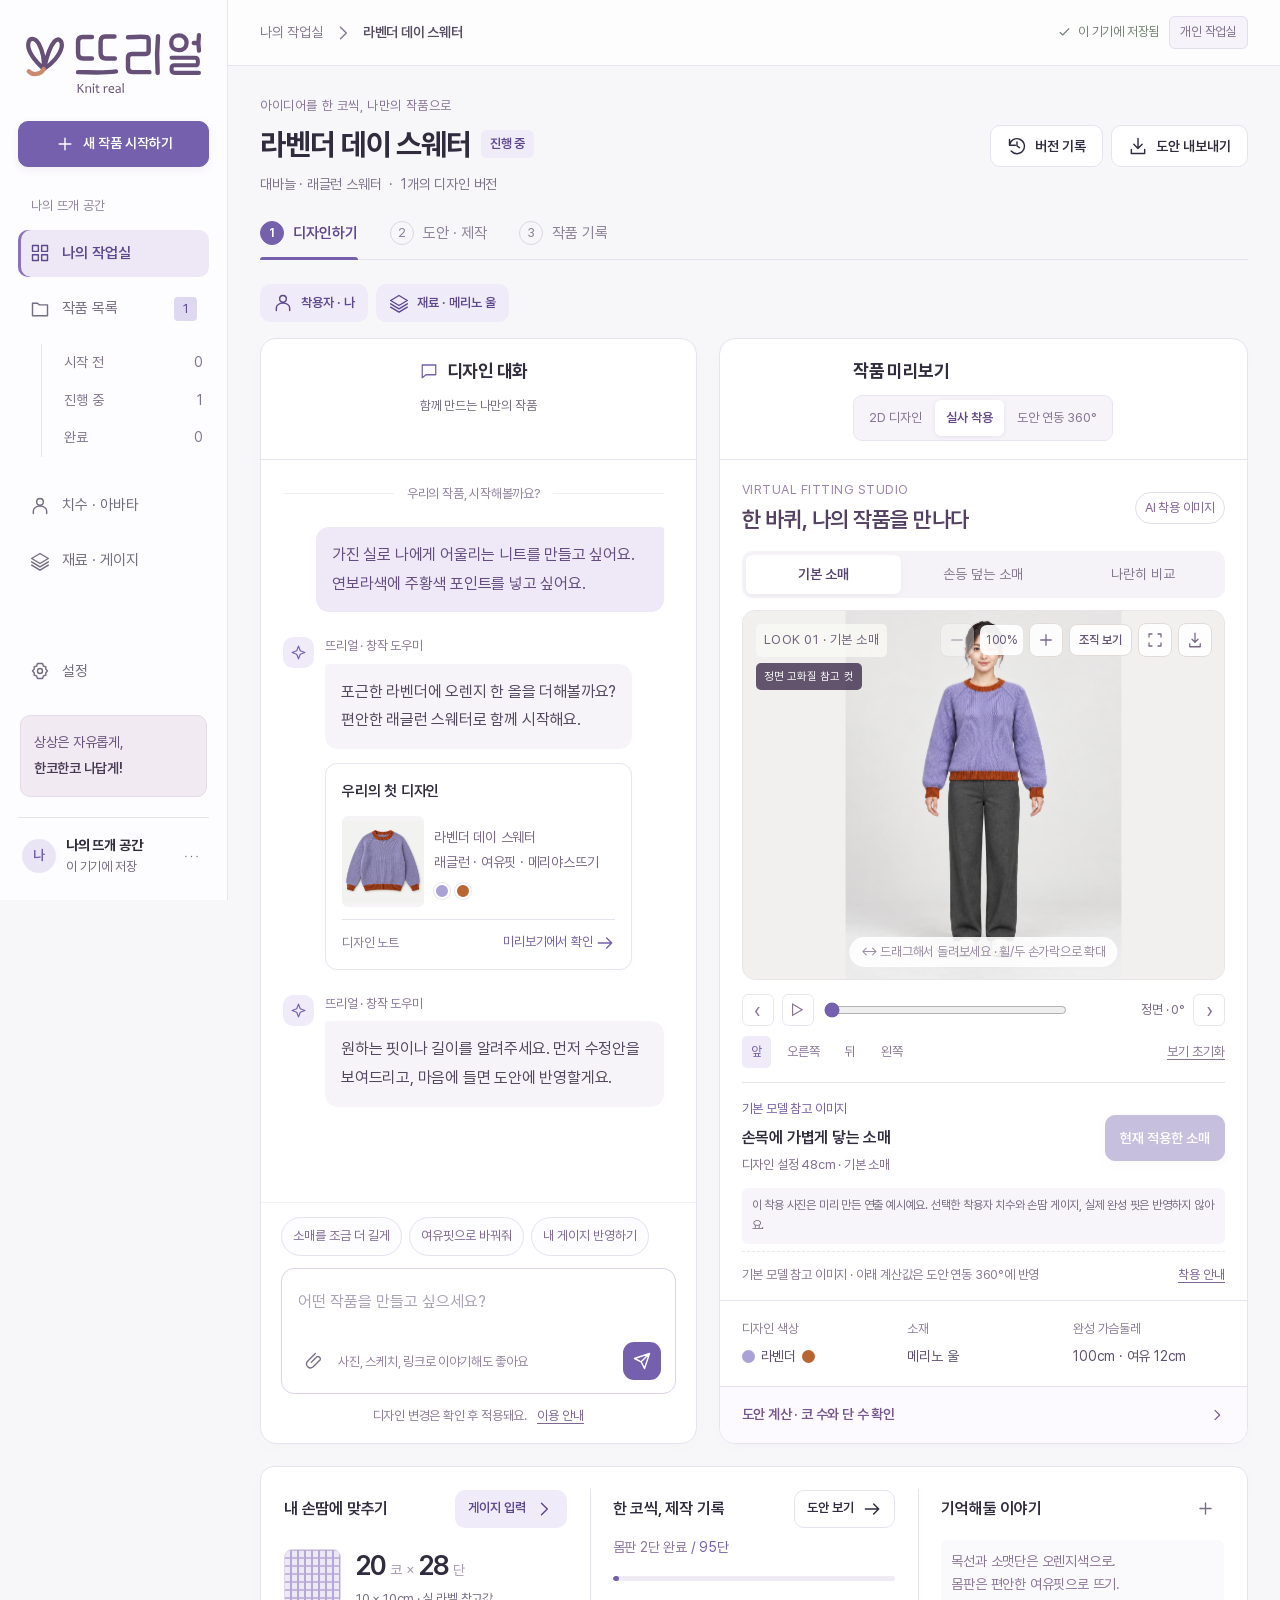
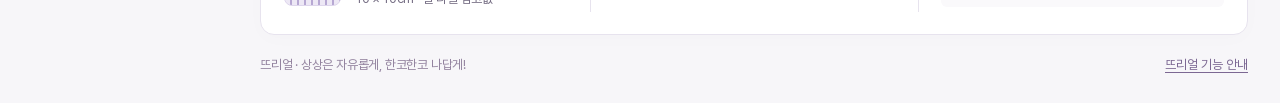
==== commit 64762a8a: "Link design schematic, stitch guide, and swatch photos" ====
--- a/index.html
+++ b/index.html
@@ -1,2 +1,2 @@
 <!doctype html>
-<html lang="ko"><head><meta charset="UTF-8"><meta name="viewport" content="width=device-width, initial-scale=1"><title>뜨리얼 · Knit real — 상상은 자유롭게, 한코한코 나답게!</title><meta name="description" content="뜨리얼(Knit real) — 뜨다 + 리얼. 대화로 디자인하고, 착용 모습을 살펴보며 내 게이지에 맞춰 만드는 뜨개 작업실."><link rel="icon" type="image/svg+xml" href="assets/brand/refined/favicon.svg?v=4"><link rel="stylesheet" href="style.css"><link rel="stylesheet" href="tryon.css"><link rel="stylesheet" href="polish.css"><link rel="stylesheet" href="design.css"><link rel="stylesheet" href="measurement.css"><link rel="preload" href="assets/fonts/Pretendard-Regular.woff2" as="font" type="font/woff2" crossorigin><link rel="stylesheet" href="refinement.css"><link rel="stylesheet" href="workspace-layout.css"><link rel="stylesheet" href="library.css"><link rel="stylesheet" href="profile-gauge.css"><link rel="preload" as="image" href="assets/brand/refined/flat-logo.svg"><link rel="stylesheet" href="brand.css"></head><body><div id="app"></div><div id="modal-root"></div><div id="toast" role="status"></div><script type="module" src="app.js"></script></body></html>
+<html lang="ko"><head><meta charset="UTF-8"><meta name="viewport" content="width=device-width, initial-scale=1"><title>뜨리얼 · Knit real — 상상은 자유롭게, 한코한코 나답게!</title><meta name="description" content="뜨리얼(Knit real) — 뜨다 + 리얼. 대화로 디자인하고, 착용 모습을 살펴보며 내 게이지에 맞춰 만드는 뜨개 작업실."><link rel="icon" type="image/svg+xml" href="assets/brand/refined/favicon.svg?v=4"><link rel="stylesheet" href="style.css"><link rel="stylesheet" href="tryon.css?v=20260924c"><link rel="stylesheet" href="design-texture.css?v=20260924c"><link rel="stylesheet" href="design-schematic.css?v=20260924c"><link rel="stylesheet" href="polish.css"><link rel="stylesheet" href="design.css"><link rel="stylesheet" href="measurement.css"><link rel="preload" href="assets/fonts/Pretendard-Regular.woff2" as="font" type="font/woff2" crossorigin><link rel="stylesheet" href="refinement.css"><link rel="stylesheet" href="workspace-layout.css"><link rel="stylesheet" href="library.css?v=20260924c"><link rel="stylesheet" href="profile-gauge.css"><link rel="preload" as="image" href="assets/brand/refined/flat-logo.svg"><link rel="stylesheet" href="brand.css"></head><body><div id="app"></div><div id="modal-root"></div><div id="toast" role="status"></div><script type="module" src="app.js?v=20260924c"></script></body></html>
--- a/tryon.css
+++ b/tryon.css
@@ -5,3 +5,90 @@
 @media(max-width:1150px){.workspace:has(.tryon-viewer){grid-template-columns:minmax(310px,.9fr) minmax(340px,1.1fr)}.tryon-viewer{padding:15px 13px 0}.preview-panel>.panel-head{padding:15px 13px}.tryon-intro h3{font-size:16px}.tryon-selection{flex-wrap:wrap;gap:7px}.tryon-selection .button{max-width:none;margin-left:auto}.tryon-viewport{height:390px}.tryon-ai{font-size:13px}.tryon-intro{gap:6px}}
 @media(max-width:920px){.workspace:has(.tryon-viewer){grid-template-columns:minmax(0,1fr) minmax(0,1.15fr)}}
 @media(max-width:760px){.workspace:has(.tryon-viewer){grid-template-columns:minmax(0,1fr)}.preview-panel:has(.tryon-viewer){min-height:0;height:auto}.workspace:has(.tryon-viewer) .chat-panel{height:570px}.preview-panel>.panel-head{gap:10px;align-items:center}.preview-panel .segmented button{font-size:13px;padding:6px 7px}.tryon-viewer{padding:16px 13px 0}.tryon-viewport{height:390px}.tryon-selection{flex-wrap:nowrap}.tryon-selection .button{max-width:115px;margin-left:0}.tryon-options button{font-size:13px}.tryon-disclosure{font-size:13px}.tryon-intro h3{font-size:16px}.tryon-directions{gap:2px}.tryon-angle{min-width:91px}.tryon-look-label{display:none}}
+
+
+/* Interactive inspection controls and clearly labelled high-resolution material reference. */
+.tryon-viewport{touch-action:pan-y}
+.tryon-viewport.is-zoomed{cursor:move;touch-action:none}
+.tryon-viewport.dragging:not(.is-zoomed){touch-action:pan-y}
+.tryon-viewport.dragging{cursor:grabbing}
+.tryon-stage-tools{align-items:center;flex-wrap:nowrap}
+.tryon-stage-tools .tryon-zoom:disabled{opacity:.45;cursor:default}
+.tryon-zoom-level{display:inline-flex;align-items:center;justify-content:center;min-width:43px;height:30px;padding:0 4px;border-radius:7px;background:#ffffffed;color:#655675;font-size:12px;font-variant-numeric:tabular-nums}
+.tryon-texture-toggle{height:32px;padding:0 9px;border:1px solid #e2dcd9;background:#ffffffed;border-radius:8px;color:#655675;font-size:12px;font-weight:600;white-space:nowrap}
+.tryon-texture-toggle:hover,.tryon-texture-toggle[aria-expanded=true]{background:#fff;border-color:#c9bfd1;color:var(--purple)}
+.tryon-texture-panel{margin:10px 0 0;padding:12px;border:1px solid #e5dfe9;border-radius:10px;background:#faf9fb}
+.tryon-texture-panel[hidden]{display:none}
+.tryon-texture-head{display:flex;align-items:flex-start;justify-content:space-between;gap:12px;margin-bottom:10px}
+.tryon-texture-head strong{display:block;color:#534364;font-size:13px}
+.tryon-texture-head p{margin:3px 0 0;color:#7d7188;font-size:12px;line-height:1.5}
+.tryon-texture-head button{flex:none;padding:3px 7px;border-radius:5px;color:#796c84;font-size:12px}
+.tryon-texture-head button:hover{background:#eee9f1}
+.tryon-texture-samples{display:grid;grid-template-columns:repeat(2,minmax(0,1fr));gap:10px}
+.tryon-texture-card{min-width:0;overflow:hidden;border:1px solid #e6e0e9;border-radius:8px;background:#fff}
+.tryon-texture-crop{height:160px;background-image:url('assets/sweater.png');background-repeat:no-repeat;background-size:1254px 1254px}
+.tryon-texture-body{background-position:center 48%}
+.tryon-texture-cuff{background-position:0 84%}
+.tryon-texture-card span{display:block;padding:6px 9px;color:#655675;font-size:12px;font-weight:600}
+.tryon-stage-tools .tryon-zoom:focus-visible,.tryon-texture-toggle:focus-visible,.tryon-texture-head button:focus-visible{outline:3px solid #a494e1;outline-offset:2px}
+@media(max-width:420px){.tryon-stage-top{right:8px;left:8px}.tryon-stage-tools{gap:3px}.tryon-stage-tools .tryon-zoom{width:28px;min-width:28px;height:28px}.tryon-stage-tools .tryon-zoom svg{width:16px;height:16px}.tryon-zoom-level{min-width:38px;font-size:11px}.tryon-texture-toggle{height:28px;padding:0 6px;font-size:11px}.tryon-drag-hint{max-width:calc(100% - 16px);overflow:hidden;text-overflow:ellipsis}}
+
+.tryon-hd-badge{position:absolute;top:52px;left:13px;z-index:1;padding:5px 8px;border-radius:5px;background:#3c2b4ac9;color:#fff;font-size:11px;letter-spacing:.1px;pointer-events:none}
+.tryon-hd-badge[hidden]{display:none}
+@media(max-width:760px){.tryon-hd-badge{top:12px;left:12px}}
+
+@media(max-width:760px){
+  .tryon-viewport{margin-top:48px;overflow:visible}
+  .tryon-canvas{border-radius:10px}
+  .tryon-stage-top{top:-42px;left:0;right:0}
+  .tryon-stage-tools{width:100%;justify-content:flex-end}
+}
+
+
+/* Inspect existing source-image pixels without changing the try-on photo. */
+.tryon-texture-card{display:block;width:100%;padding:0;text-align:left;color:inherit;cursor:zoom-in}
+.tryon-texture-card:hover{border-color:#b7a9c8;box-shadow:0 2px 10px #36224216}
+.tryon-texture-crop{display:block;width:100%}
+.tryon-texture-card:focus-visible,.tryon-texture-detail-head button:focus-visible,.tryon-texture-detail-tools button:focus-visible,.tryon-texture-detail-viewport:focus-visible{outline:3px solid #a494e1;outline-offset:2px}
+.tryon-texture-dialog{width:min(860px,calc(100vw - 24px));max-width:none;max-height:calc(100dvh - 24px);margin:auto;padding:0;overflow:auto;border:1px solid #dfd7e5;border-radius:14px;background:#fff;color:#534364;box-shadow:0 22px 70px #281a3455}
+.tryon-texture-dialog[open]{display:flex;flex-direction:column}
+.tryon-texture-dialog::backdrop{background:#241b2ba8}
+.tryon-texture-detail-head{display:flex;align-items:flex-start;justify-content:space-between;gap:16px;padding:15px 18px}
+.tryon-texture-detail-head strong{display:block;font-size:17px}
+.tryon-texture-detail-head p{margin:4px 0 0;color:#746a7e;font-size:13px;line-height:1.5}
+.tryon-texture-detail-close{flex:none;border:1px solid #e2dcd9;border-radius:7px;background:#fff;padding:7px 12px;color:#655675;font-size:13px}
+.tryon-texture-detail-close:hover{background:#f5f2f7}
+.tryon-texture-detail-viewport{position:relative;flex:none;height:min(60dvh,580px);min-height:250px;overflow:hidden;border-top:1px solid #e9e5e9;border-bottom:1px solid #e9e5e9;background:#fff;cursor:grab;touch-action:none;outline-offset:-4px}
+.tryon-texture-detail-viewport.dragging{cursor:grabbing}
+.tryon-texture-detail-image{position:absolute;top:0;left:0;max-width:none;transform-origin:top left;pointer-events:none;user-select:none;-webkit-user-drag:none}
+.tryon-texture-detail-tools{display:flex;align-items:center;justify-content:space-between;gap:12px;padding:11px 16px;color:#756b7d;font-size:12px}
+.tryon-texture-detail-tools>div{display:flex;align-items:center;gap:6px;flex:none}
+.tryon-texture-detail-tools button{min-width:32px;min-height:32px;padding:3px 9px;border:1px solid #e2dcd9;border-radius:7px;background:#fff;color:#655675;font-size:13px}
+.tryon-texture-detail-tools button:hover:not(:disabled){background:#f5f2f7;border-color:#b7a9c8}
+.tryon-texture-detail-tools button:disabled{opacity:.45;cursor:default}
+.tryon-texture-detail-zoom{min-width:42px;text-align:center;font-variant-numeric:tabular-nums}
+@media(max-width:600px){.tryon-texture-dialog{width:calc(100vw - 16px);max-height:calc(100dvh - 16px)}.tryon-texture-detail-head{padding:12px}.tryon-texture-detail-head strong{font-size:15px}.tryon-texture-detail-viewport{height:min(55dvh,480px);min-height:220px}.tryon-texture-detail-tools{flex-wrap:wrap;justify-content:center;padding:9px 10px}.tryon-texture-detail-tools>span{text-align:center}.tryon-texture-detail-tools button{min-width:36px;min-height:36px}}
+
+
+/* Separate real knit garment example; the virtual try-on remains unchanged. */
+.tryon-real-knit{padding:10px;border:1px solid #dcd3e4;border-radius:9px;background:#fff}
+.tryon-real-knit-card{display:flex;align-items:center;gap:13px;width:100%;padding:0;overflow:hidden;border:1px solid #e6e0e9;border-radius:8px;background:#fcfbfd;color:#534364;text-align:left;cursor:zoom-in}
+.tryon-real-knit-card:hover{border-color:#b7a9c8;box-shadow:0 2px 10px #36224216}
+.tryon-real-knit-card img{display:block;flex:none;width:112px;height:146px;object-fit:cover;object-position:center 42%;background:#ece8e5}
+.tryon-real-knit-card span{display:block;min-width:0;padding:8px 10px 8px 0}
+.tryon-real-knit-card strong{display:block;font-size:14px;line-height:1.5}
+.tryon-real-knit-card small{display:block;margin-top:7px;color:#7a6d85;font-size:12px;line-height:1.6}
+.tryon-real-knit>p{margin:8px 1px 0;color:#766b7e;font-size:12px;line-height:1.55}
+.tryon-real-knit .tryon-real-knit-credit{color:#867a8d;font-size:11px}
+.tryon-real-knit-credit a,.tryon-texture-detail-credit a{color:#62507e;text-decoration:underline;text-underline-offset:2px}
+.tryon-real-knit-credit a:hover,.tryon-texture-detail-credit a:hover{color:#432b67}
+.tryon-ai-knit{margin-top:13px;padding-top:12px;border-top:1px solid #e5dfe9}
+.tryon-ai-knit>strong{display:block;color:#534364;font-size:13px}
+.tryon-ai-knit>p{margin:3px 0 10px;color:#7d7188;font-size:12px;line-height:1.5}
+.tryon-texture-detail-loading{position:absolute;inset:0;z-index:2;display:grid;place-items:center;padding:24px;background:#faf9fb;color:#766b7e;text-align:center;font-size:13px}
+.tryon-texture-detail-loading[hidden],.tryon-texture-detail-credit[hidden]{display:none}
+.tryon-texture-detail-credit{margin:0;padding:0 16px 12px;color:#766b7e;font-size:11px;line-height:1.6}
+.tryon-real-knit-card:focus-visible,.tryon-real-knit-credit a:focus-visible,.tryon-texture-detail-credit a:focus-visible{outline:3px solid #a494e1;outline-offset:2px}
+@media(max-width:420px){.tryon-real-knit-card img{width:96px;height:130px}.tryon-real-knit-card{gap:9px}.tryon-real-knit-card strong{font-size:13px}.tryon-real-knit-card small{font-size:11px}}
+.tryon-real-knit-card--macro{margin-top:12px}.tryon-real-knit-card--macro img{height:112px;object-position:center}
+.tryon-scope-note{margin:0 0 7px;padding:8px 10px;border-radius:6px;background:#f7f5fa;color:#756b80;font-size:12px;line-height:1.65}
--- a/design-texture.css
+++ b/design-texture.css
@@ -0,0 +1,24 @@
+.design-texture{margin-top:13px;padding:13px;border:1px solid #cfc3dc;border-radius:10px;background:#fff;color:#534364}
+.design-texture-heading{display:flex;align-items:center;justify-content:space-between;gap:10px}
+.design-texture-heading strong{display:block;font-size:14px;line-height:1.4}
+.design-texture-kicker{display:block;margin-bottom:3px;color:#8b759c;font-size:10px;font-weight:700;letter-spacing:1.3px}
+.design-texture-draft{flex:none;padding:4px 7px;border-radius:5px;background:#fff3e3;color:#835d2f;font-size:11px}
+.design-texture-intro,.design-texture-limit,.design-texture>p{margin:7px 0 0;color:#766b7e;font-size:12px;line-height:1.6}
+.design-texture-grid{display:grid;grid-template-columns:repeat(2,minmax(0,1fr));gap:10px;margin-top:12px}
+.design-texture-sample{min-width:0;overflow:hidden;border:1px solid #e7e0eb;border-radius:8px;background:#faf9fb}
+.design-texture-visual{display:flex;align-items:center;justify-content:center;height:154px;overflow:hidden;background:#f8f5fa}
+.design-texture-svg{display:block;width:100%;height:100%}
+.design-texture-svg--rib{height:auto;max-height:100%}
+.design-texture-copy{display:grid;gap:4px;padding:9px 10px 10px;font-size:12px;line-height:1.5}
+.design-texture-copy strong{font-size:13px;color:#51405f}
+.design-texture-copy span{color:#62546d}
+.design-texture-copy small{color:#807389;font-size:11px}
+.design-texture-meta{display:flex;flex-wrap:wrap;justify-content:space-between;gap:4px 12px;margin-top:10px;color:#6d6078;font-size:11px;line-height:1.5}
+.design-texture-meta strong{font-weight:700;font-variant-numeric:tabular-nums}
+.design-texture-limit{padding-top:8px;border-top:1px solid #eee9f0}
+@media(max-width:470px){.design-texture-grid{grid-template-columns:1fr}.design-texture-visual{height:145px}}
+
+.design-texture-sample--photo{grid-column:1/-1;display:grid;grid-template-columns:minmax(0,190px) minmax(0,1fr);width:100%;padding:0;text-align:left;font:inherit;cursor:zoom-in}
+.design-texture-sample--photo:hover{border-color:#b8a7c9;background:#f7f3fa}
+.design-texture-photo{display:block;width:100%;height:100%;object-fit:cover}
+@media(max-width:470px){.design-texture-sample--photo{grid-template-columns:1fr}}
--- a/design-schematic.css
+++ b/design-schematic.css
@@ -0,0 +1,216 @@
+.design-schematic {
+  display: grid;
+  gap: 14px;
+  min-width: 0;
+  padding: 18px;
+  border: 1px solid #e8e1ed;
+  border-radius: 20px;
+  background: #fff;
+  color: #302b35;
+}
+
+.design-schematic-head {
+  display: flex;
+  justify-content: space-between;
+  align-items: flex-start;
+  gap: 16px;
+}
+
+.design-schematic-head > div {
+  display: grid;
+  gap: 3px;
+}
+
+.design-schematic-head strong {
+  font-size: 17px;
+  line-height: 1.4;
+}
+
+.design-schematic-kicker {
+  color: #806b94;
+  font-size: 10px;
+  font-weight: 800;
+  letter-spacing: .12em;
+}
+
+.design-schematic-status {
+  flex: none;
+  padding: 6px 9px;
+  border-radius: 999px;
+  background: #f2ebf7;
+  color: #69517b;
+  font-size: 11px;
+  font-weight: 700;
+}
+
+.design-schematic-svg {
+  display: block;
+  width: 100%;
+  height: auto;
+  max-height: 470px;
+  border-radius: 15px;
+}
+
+.design-schematic-caption {
+  margin: 0 2px;
+  color: #6e6772;
+  font-size: 12px;
+  line-height: 1.6;
+}
+
+.design-schematic-metrics {
+  display: grid;
+  grid-template-columns: repeat(2, minmax(0, 1fr));
+  gap: 0 16px;
+  margin: 0;
+  border-top: 1px solid #eee7f1;
+}
+
+.design-schematic-metrics > div {
+  display: flex;
+  justify-content: space-between;
+  gap: 12px;
+  min-width: 0;
+  padding: 9px 0;
+  border-bottom: 1px solid #f1edf3;
+  font-size: 12px;
+  line-height: 1.5;
+}
+
+.design-schematic-metrics dt {
+  flex: none;
+  color: #756e7b;
+}
+
+.design-schematic-metrics dd {
+  min-width: 0;
+  margin: 0;
+  color: #332d39;
+  font-weight: 700;
+  text-align: right;
+  overflow-wrap: anywhere;
+}
+
+.design-schematic-swatch {
+  display: inline-block;
+  width: 11px;
+  height: 11px;
+  margin: 0 3px 0 6px;
+  vertical-align: -1px;
+  border: 1px solid #0002;
+  border-radius: 50%;
+}
+
+.design-schematic--invalid {
+  color: #8b3333;
+  background: #fff8f8;
+}
+
+@media (max-width: 620px) {
+  .design-schematic {
+    padding: 12px;
+  }
+  .design-schematic-head {
+    flex-wrap: wrap;
+  }
+  .design-schematic-metrics {
+    grid-template-columns: 1fr;
+  }
+}
+
+.design-schematic-shell {
+  position: relative;
+  display: grid;
+  gap: 9px;
+  min-width: 0;
+}
+
+.design-schematic-actions {
+  display: flex;
+  justify-content: flex-end;
+  flex-wrap: wrap;
+  gap: 7px;
+}
+
+.design-schematic-actions button {
+  min-height: 34px;
+  padding: 6px 11px;
+  border: 1px solid #ded5e5;
+  border-radius: 8px;
+  background: #fff;
+  color: #665476;
+  font: inherit;
+  font-size: 12px;
+  font-weight: 700;
+  cursor: pointer;
+}
+
+.design-schematic-actions button:hover {
+  background: #f4eff8;
+}
+
+.design-schematic-actions button:focus-visible {
+  outline: 3px solid #8566ab;
+  outline-offset: 2px;
+}
+
+body:has(.design-schematic-shell.is-expanded) {
+  overflow: hidden;
+}
+
+.design-schematic-shell.is-expanded {
+  position: fixed !important;
+  inset: 0 !important;
+  z-index: 95;
+  display: block;
+  box-sizing: border-box;
+  width: 100vw;
+  height: 100dvh;
+  max-height: 100dvh;
+  overflow-x: hidden;
+  overflow-y: auto;
+  overscroll-behavior: contain;
+  padding: 70px max(18px, calc((100vw - 1120px) / 2)) 30px;
+  background: #f7f4f7;
+}
+
+.design-schematic-shell.is-expanded .design-schematic {
+  width: 100%;
+  max-width: 1120px;
+  margin: 0 auto;
+}
+
+.design-schematic-shell.is-expanded .design-schematic-svg {
+  max-height: none;
+}
+
+.design-schematic-shell.is-expanded .design-schematic-actions {
+  position: fixed;
+  top: 12px;
+  right: max(18px, calc((100vw - 1120px) / 2));
+  z-index: 97;
+  padding: 4px;
+  border: 1px solid #e9e1ed;
+  border-radius: 10px;
+  background: #fff;
+  box-shadow: 0 8px 24px #271b2930;
+}
+
+@media (max-width: 620px) {
+  .design-schematic-shell.is-expanded {
+    padding: 67px 10px 20px;
+  }
+  .design-schematic-shell.is-expanded .design-schematic-actions {
+    top: 8px;
+    right: 10px;
+    left: 10px;
+  }
+  .design-schematic-shell.is-expanded .design-schematic-actions button {
+    flex: 1 1 auto;
+  }
+}
+
+.project-design-thumb{display:grid;place-items:center;width:100%;aspect-ratio:1.2;overflow:hidden;background:#f7f4f7}
+.project-design-thumb .design-schematic-svg{width:100%;height:100%;max-height:none}
+.project-design-thumb--invalid{padding:20px;color:#8b3333;font-size:13px}
+.project-design-thumb .design-schematic-svg text{display:none}
--- a/workspace-layout.css
+++ b/workspace-layout.css
@@ -111,3 +111,64 @@
   .workspace .design-specs { grid-template-columns: repeat(2, minmax(0, 1fr)); }
   .pattern-strip { grid-template-columns: minmax(0, 1fr); }
 }
+
+/* Inspect the original design image at a useful scale without replacing its pixels. */
+.design-preview-stage .design-image-viewport{
+  position:absolute;
+  inset:0;
+  overflow:hidden;
+  touch-action:pan-y;
+  cursor:zoom-in;
+  background:#f5f5f3;
+}
+.design-preview-stage .design-image-viewport.can-pan{touch-action:none;cursor:grab}
+.design-preview-stage .design-image-viewport.can-pan:active{cursor:grabbing}
+.design-preview-stage .sweater-photo{
+  display:block;
+  width:100%;
+  height:100%;
+  padding:0;
+  object-fit:contain;
+  mix-blend-mode:normal;
+  image-rendering:auto;
+  transform-origin:center center;
+  transition:none;
+  user-select:none;
+  pointer-events:none;
+}
+.design-preview-stage .preview-tools{z-index:5}
+.design-preview-stage .design-zoom-level{
+  position:absolute;
+  right:14px;
+  bottom:48px;
+  z-index:3;
+  min-width:48px;
+  padding:5px 7px;
+  border:1px solid #e7e0ed;
+  border-radius:6px;
+  background:#ffffffde;
+  color:#66557b;
+  font-size:12px;
+  font-variant-numeric:tabular-nums;
+  text-align:center;
+}
+body.design-image-expanded{overflow:hidden}
+.design-preview-stage.is-expanded{
+  position:fixed!important;
+  inset:24px 32px!important;
+  z-index:95;
+  width:auto!important;
+  height:auto!important;
+  min-height:0!important;
+  flex-basis:auto!important;
+  margin:0!important;
+  border:1px solid #e9e1ed;
+  border-radius:16px;
+  box-shadow:0 0 0 100vmax #21172bc9,0 24px 70px #17102055;
+}
+.design-preview-stage.is-expanded .preview-label{max-width:calc(100% - 90px)}
+@media(max-width:760px){
+  .design-preview-stage.is-expanded{inset:12px!important}
+  .design-preview-stage .preview-label{max-width:calc(100% - 82px)}
+  .design-preview-stage .design-zoom-level{bottom:62px}
+}
--- a/library.css
+++ b/library.css
@@ -3,3 +3,16 @@
 .library-project-conditions .button{max-width:100%;white-space:normal;text-align:left;overflow-wrap:anywhere}.library-project-conditions .button svg{flex-shrink:0}
 
 .backup-actions{flex-wrap:wrap;gap:10px}.modal:has(#backup-file) .modal-description,.modal:has(#backup-error) .callout{overflow-wrap:anywhere}#backup-file{max-width:100%;min-width:0}
+
+.library-swatch-card{display:grid;grid-template-columns:76px minmax(0,1fr);align-items:center;gap:12px;margin:0 0 16px;padding:8px;background:#faf8fc;border-radius:9px;color:#766487;font-size:13px}
+.library-swatch-card img{width:76px;height:76px;object-fit:cover;border-radius:7px}
+.library-swatch-editor .field{margin:14px 0}
+.library-swatch-editor input[type=file]{width:100%;max-width:100%;padding:10px;background:#fff}
+.library-swatch-preview{display:flex;align-items:center;gap:12px;flex-wrap:wrap;min-height:54px;padding:10px;border:1px dashed #d8cbe5;border-radius:9px;background:#fff}
+.library-swatch-preview img{width:120px;height:120px;object-fit:cover;border-radius:7px}
+.library-swatch-preview span{font-size:13px;color:#695678}
+.library-swatch-preview p{margin:0;font-size:13px}
+.library-swatch-preview .button{margin-left:auto}
+.library-swatch-hint{font-size:12px!important;margin:10px 0 0}
+#lib-swatch-status{min-height:1.5em;margin:8px 0 0;overflow-wrap:anywhere}
+@media(max-width:600px){.library-swatch-preview img{width:100px;height:100px}.library-swatch-preview .button{margin-left:0}}
